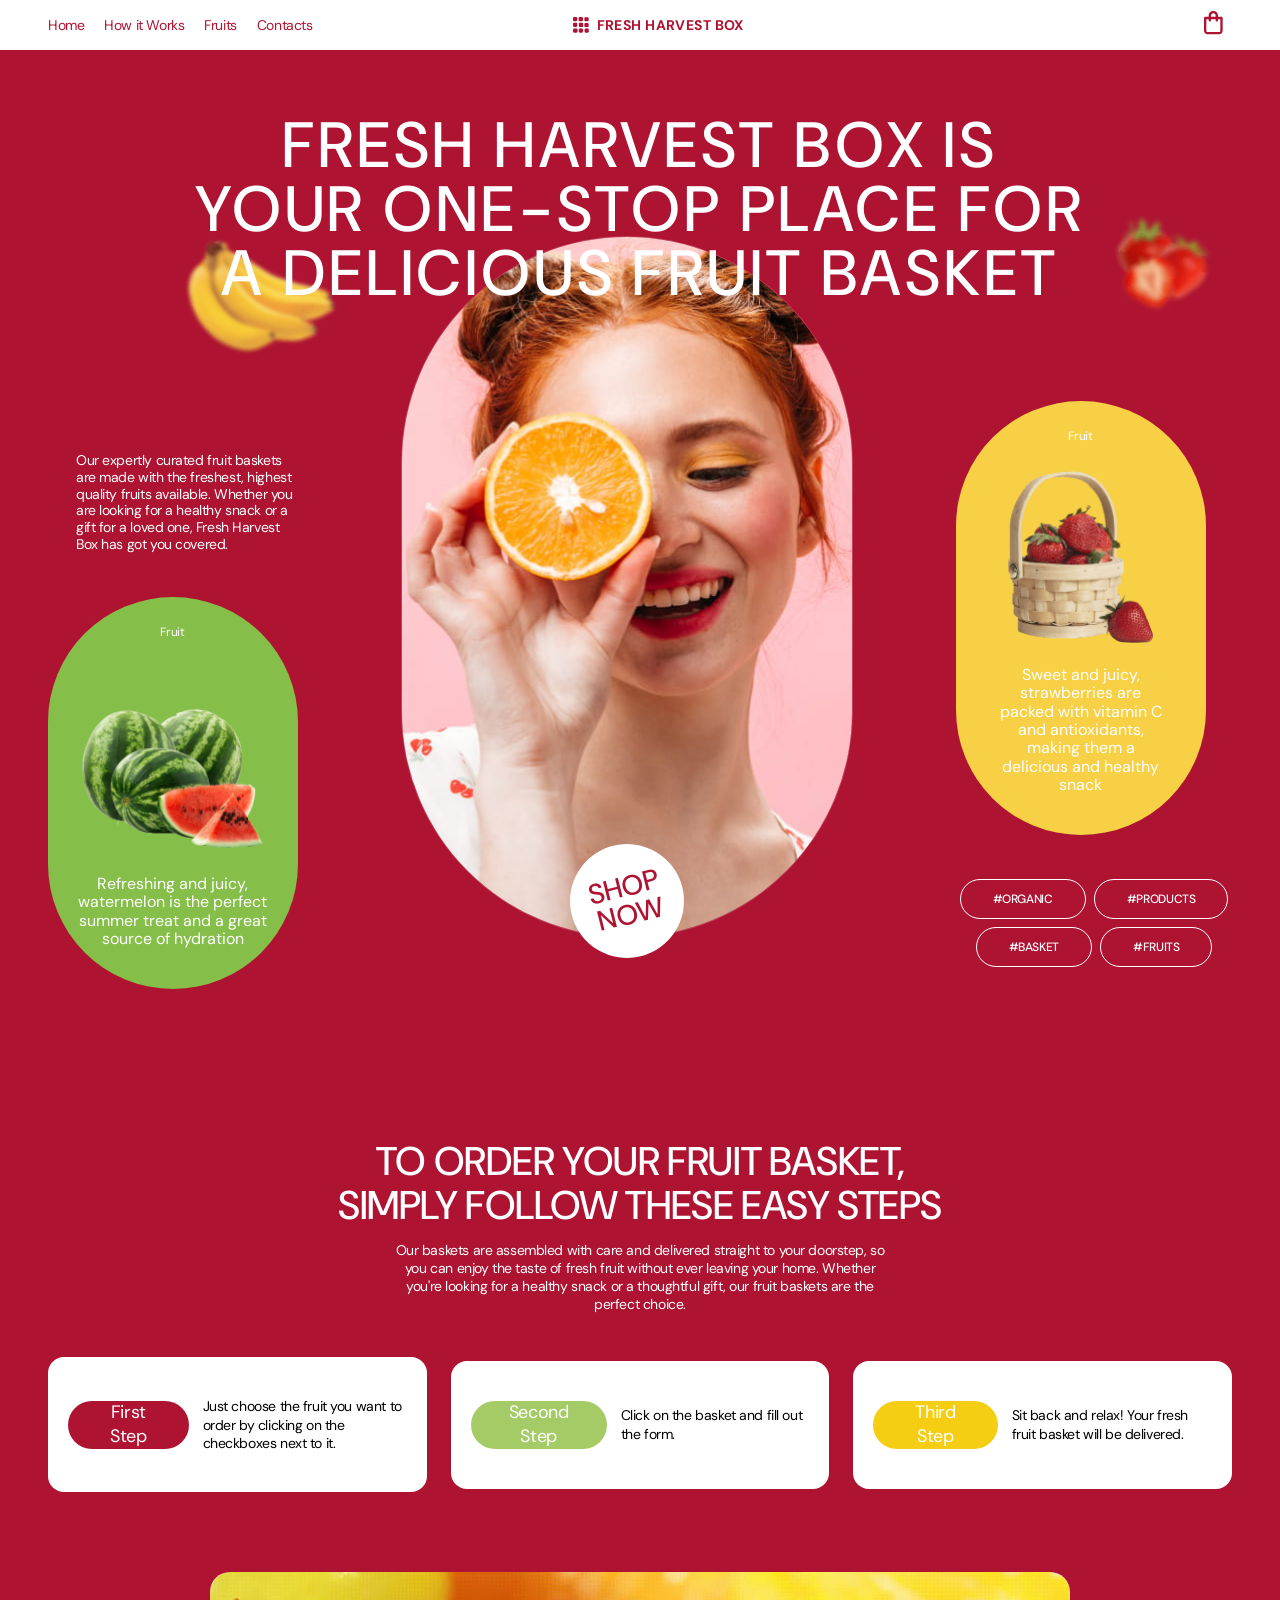
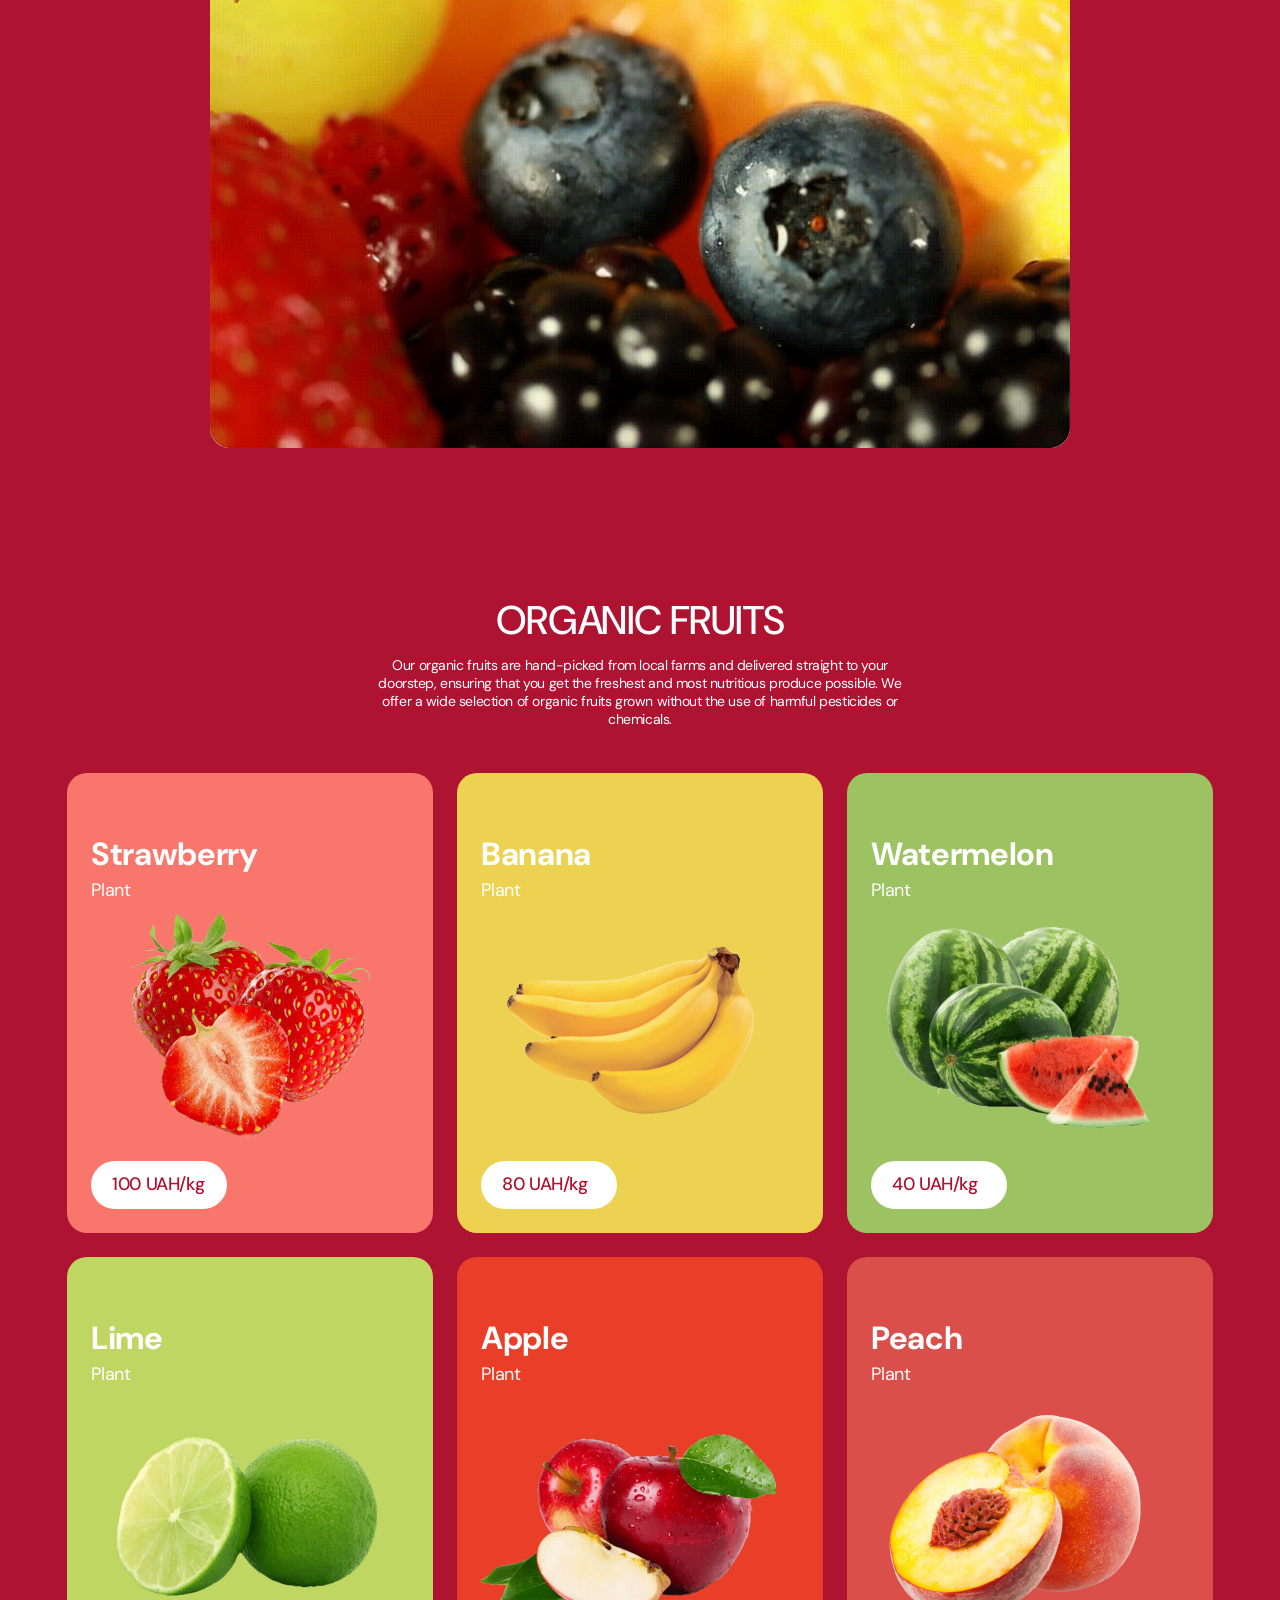
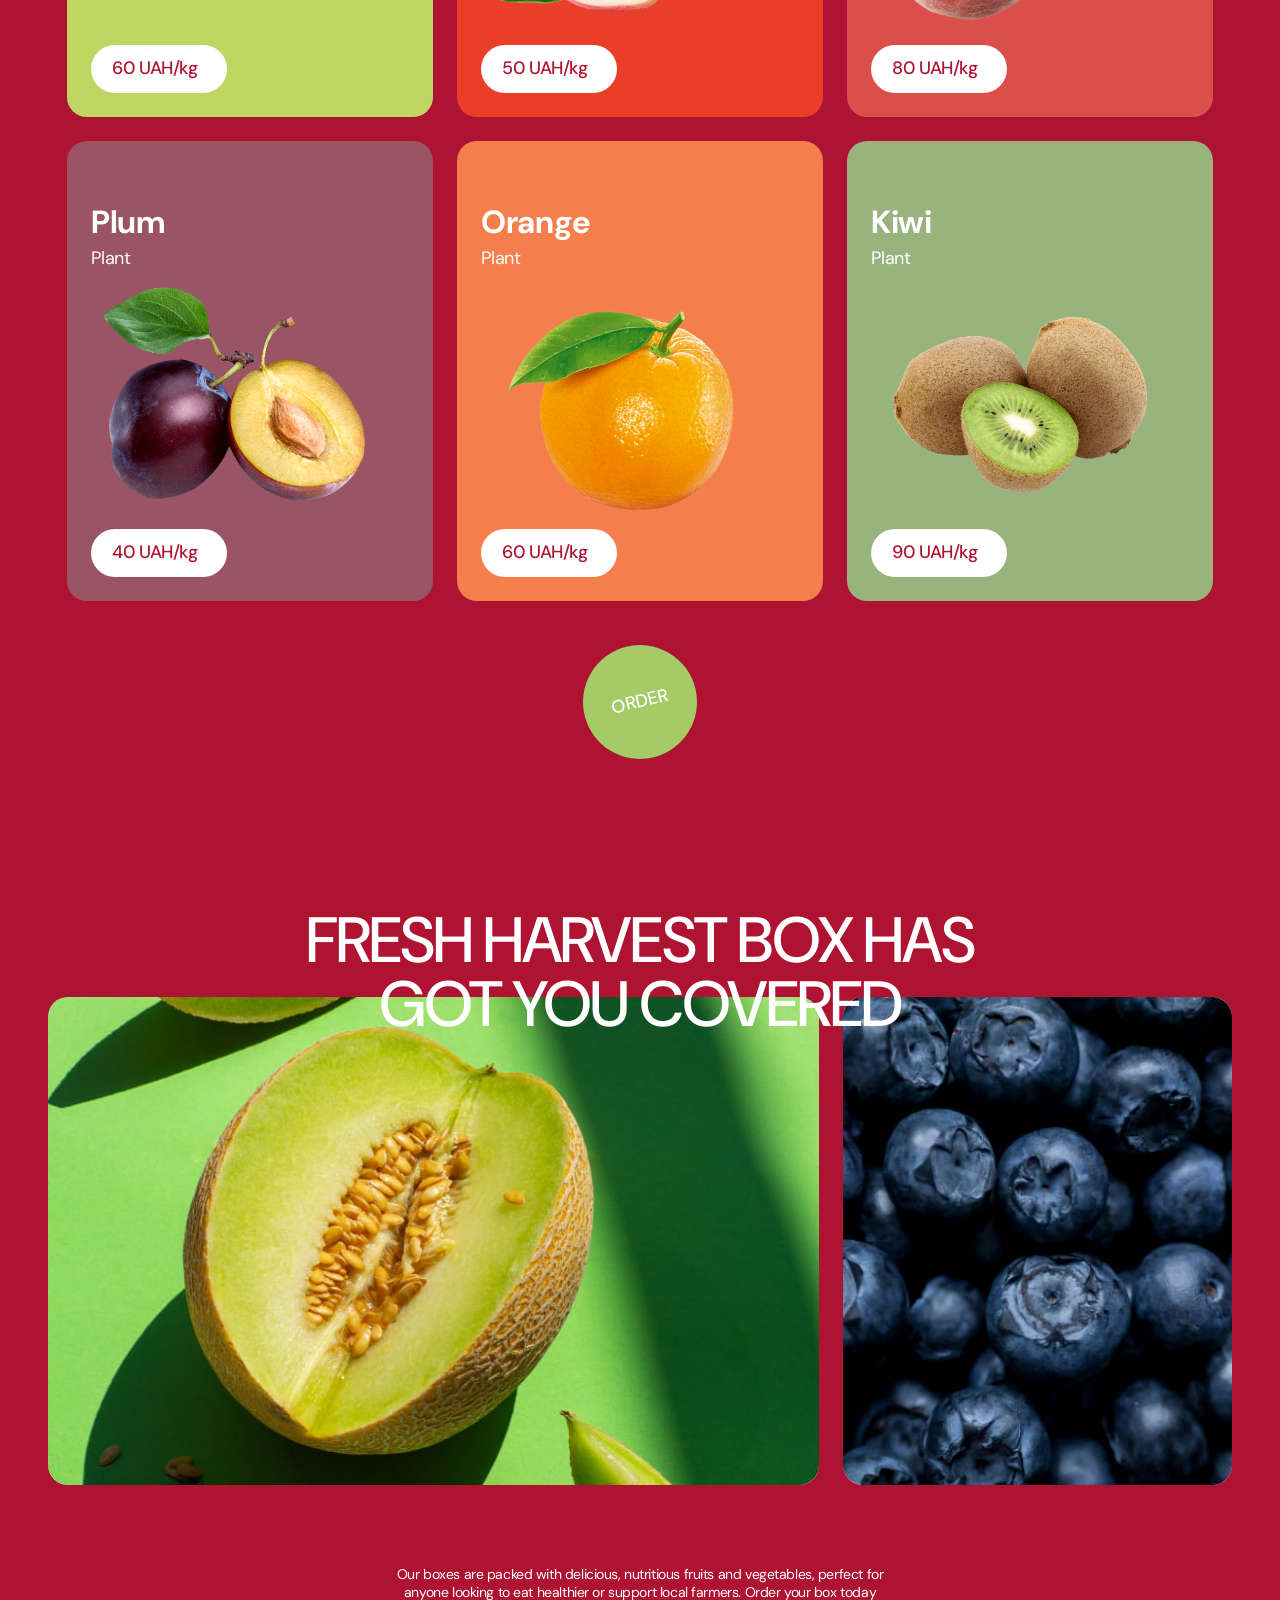
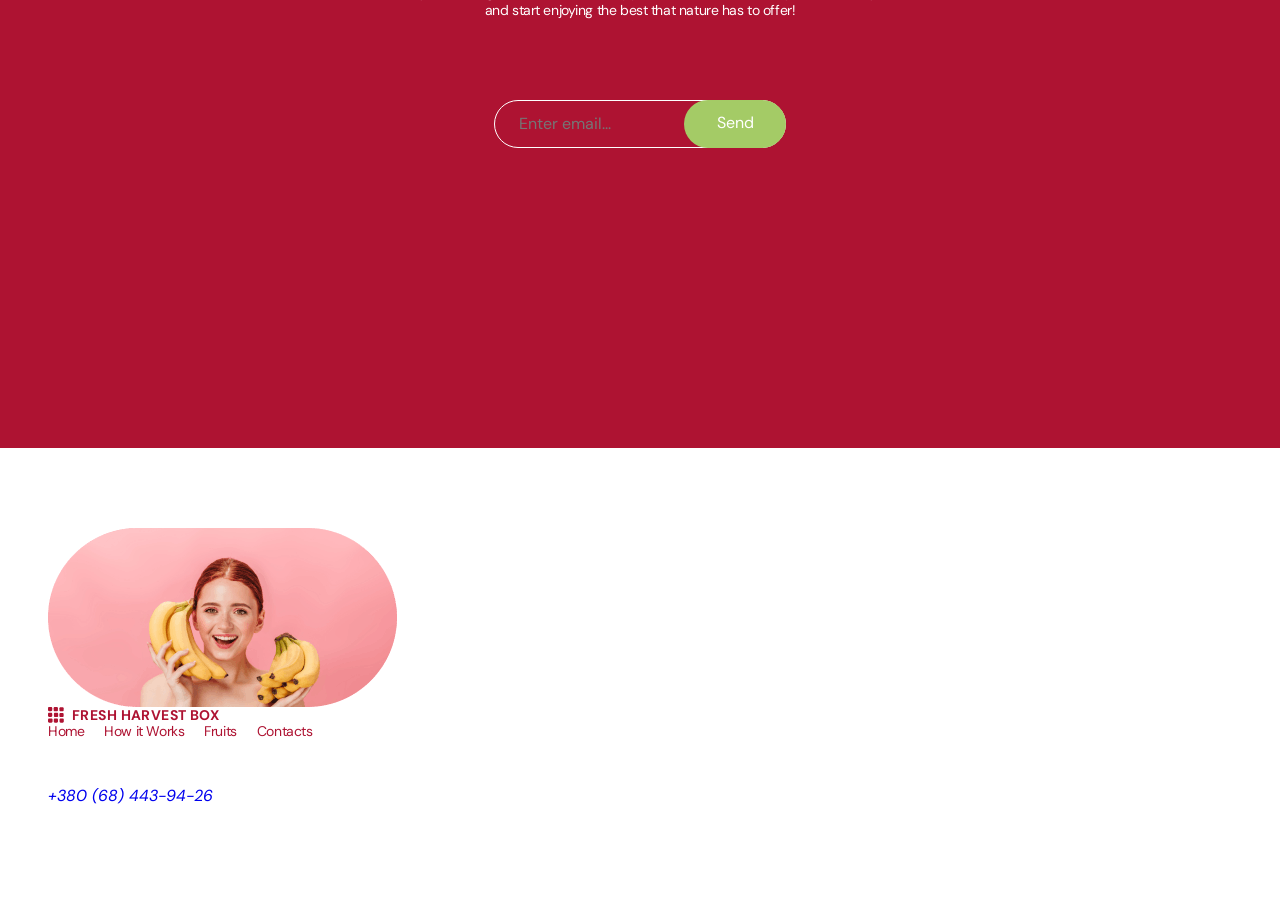
==== index.html @ 71715367 "css HERO" ====
<!doctype html>
<html lang="en">
  <head>
    <meta charset="UTF-8" />
    <meta
      name="description"
      content="Fresh Harvest Box is a fruit shop that offers a wide variety of fresh and delicious fruits. We source our fruits from local farmers and ensure that they are of the highest quality. Our mission is to provide our customers with the freshest and tastiest fruits while supporting local agriculture."
    />
    <meta name="viewport" content="width=device-width, initial-scale=1.0" />
    <link rel="preconnect" href="https://fonts.googleapis.com" />
    <link rel="preconnect" href="https://fonts.gstatic.com" crossorigin />
    <link
      href="https://fonts.googleapis.com/css2?family=DM+Sans:ital,opsz,wght@0,9..40,100..1000;1,9..40,100..1000&display=swap"
      rel="stylesheet"
    />
    <title>Fruit Shop</title>

    <link
      rel="stylesheet"
      href="https://cdnjs.cloudflare.com/ajax/libs/modern-normalize/3.0.1/modern-normalize.min.css"
      integrity="sha512-q6WgHqiHlKyOqslT/lgBgodhd03Wp4BEqKeW6nNtlOY4quzyG3VoQKFrieaCeSnuVseNKRGpGeDU3qPmabCANg=="
      crossorigin="anonymous"
      referrerpolicy="no-referrer"
    />
    <link rel="stylesheet" href="./css/styles.css" />
  </head>
  <body>
    <header class="header">
      <div class="container header-container">
        <nav class="navigation">
          <ul class="navigation-list">
            <li class="navigation-item">
              <a class="link-navigation" href="/">Home</a>
            </li>
            <li class="navigation-item">
              <a class="link-navigation" href="/">How it Works</a>
            </li>
            <li class="navigation-item">
              <a class="link-navigation" href="/about">Fruits</a>
            </li>
            <li class="navigation-item">
              <a class="link-navigation" href="/contacts">Contacts</a>
            </li>
          </ul>
          <a class="link-logo" href="/"
            ><img src="./image/heder/logo.svg" alt="site logo" />FRESH HARVEST
            BOX</a
          >
          <a class="link-bag" href="/"
            ><img src="./image/heder/bag.svg" alt="bag"
          /></a>
        </nav>
      </div>
    </header>
    <main>
      <section class="hero">
        <div class="container hero-container">
          <h1 class="hero-title">
            Fresh Harvest Box is your one-stop place for a delicious fruit
            basket
          </h1>

          
              <div class="hero-content">
                <!-- Левый блок -->
                <div class="hero-left">
                  <!-- Бананы теперь здесь -->
                  <img
                    class="hero-floating-bananas"
                    src="./image/hero/bananes.png"
                    alt="bananas"
                  />
    
                  <p class="hero-text-small">
                    Our expertly curated fruit baskets are made with the freshest,
                    highest quality fruits available. Whether you are looking for a
                    healthy snack or a gift for a loved one, Fresh Harvest Box has
                    got you covered.
                  </p>
    
                  <div class="hero-card green-card">
                    <h4 class="card-title">Fruit</h4>
                    <img
                      src="./image/hero/watermelon.png"
                      alt="watermelon"
                      class="card-img left-card-img"
                    />
                    <p class="card-text">
                      Refreshing and juicy, watermelon is the perfect summer treat
                      and a great source of hydration
                    </p>
                  </div>
                </div>
    
                <!-- Центральный блок -->
                <div class="hero-center">
                  <div class="main-image-wrapper">
                    <img
                      class="hero-main-img"
                      src="./image/hero/woman-white-t-shirt-holding-tasty-oranges-pink-background 1.jpg"
                      alt="woman"
                    />
                    </div>
                    <button class="button-hero" type="button">Shop Now</button>
                  
                </div>
    
                <!-- Правый блок -->
                <div class="hero-right">
                  <!-- Летающая клубника -->
                  <img
                    class="hero-floating-strawberry"
                    src="./image/hero/strawberry.png"
                    alt="strawberry"
                  />
    
                  <div class="hero-card yellow-card">
                    <h4 class="card-title">Fruit</h4>
                    <!-- Здесь теперь корзинка -->
                    <img
                      src="./image/hero/basket of strawberries.png"
                      alt="basket"
                      class="card-img right-card-img"
                    />
                    <p class="card-text">
                      Sweet and juicy, strawberries are packed with vitamin C and
                      antioxidants, making them a delicious and healthy snack
                    </p>
                  </div>
    
                  <ul class="hero-list">
                    <li class="hero-item">
                      <a class="hero-tag" href="/">#ORGANIC</a>
                    </li>
                    <li class="hero-item">
                      <a class="hero-tag" href="/">#PRODUCTS</a>
                    </li>
                    <li class="hero-item">
                      <a class="hero-tag" href="/">#BASKET</a>
                    </li>
                    <li class="hero-item">
                      <a class="hero-tag" href="/">#FRUITS</a>
                    </li>
                  </ul>
                </div>
              </div>
          
        </div>
      </section>

      <section class="order">
        <div class="container order-container">
          <div class="order-wrapper">
            <h2 class="order-title">
              To order your fruit basket, simply follow these easy steps
            </h2>
            <p class="order-description">
              Our baskets are assembled with care and delivered straight to your
              doorstep, so you can enjoy the taste of fresh fruit without ever
              leaving your home. Whether you're looking for a healthy snack or a
              thoughtful gift, our fruit baskets are the perfect choice.
            </p>
          </div>
          <ul class="order-list">
            <li class="order-item">
              <button class="order-button button-color-1">First Step</button>
              <p class="order-text">
                Just choose the fruit you want to order by clicking on the
                checkboxes next to it.
              </p>
            </li>
            <li class="order-item">
              <button class="order-button button-color-2">Second Step</button>
              <p class="order-text">
                Click on the basket and fill out the form.
              </p>
            </li>
            <li class="order-item">
              <button class="order-button button-color-3">Third Step</button>
              <p class="order-text">
                Sit back and relax! Your fresh fruit basket will be delivered.
              </p>
            </li>
          </ul>
          <img
            class="order-image"
            src="./image/order/black currant.jpg"
            alt="black currant"
          />
        </div>
      </section>
      <section class="about">
        <div class="container about-container">
          <h2 class="about-title">ORGANIC FRUITS</h2>
          <p class="about-text">
            Our organic fruits are hand-picked from local farms and delivered
            straight to your doorstep, ensuring that you get the freshest and
            most nutritious produce possible. We offer a wide selection of
            organic fruits grown without the use of harmful pesticides or
            chemicals.
          </p>
          <ul class="about-list">
            <li class="about-item">
              <h3 class="about-subtitle">Strawberry</h3>
              <p class="about-plant">Plant</p>
              <img
                class="about-img"
                src="./image/about/klubnika.png"
                alt="strawberry"
              />

              <p class="about-price">100 UAH/kg</p>
            </li>
            <li class="about-item">
              <h3 class="about-subtitle">Banana</h3>
              <p class="about-plant">Plant</p>
              <img
                class="about-img"
                src="./image/about/banany.png"
                alt="bananas"
              />

              <p class="about-price">80 UAH/kg</p>
            </li>
            <li class="about-item">
              <h3 class="about-subtitle">Watermelon</h3>
              <p class="about-plant">Plant</p>
              <img
                class="about-img"
                src="./image/about/arbuzy.png"
                alt="watermelon"
              />

              <p class="about-price">40 UAH/kg</p>
            </li>
            <li class="about-item">
              <h3 class="about-subtitle">Lime</h3>
              <p class="about-plant">Plant</p>
              <img class="about-img" src="./image/about/lime.png" alt="lime" />

              <p class="about-price">60 UAH/kg</p>
            </li>
            <li class="about-item">
              <h3 class="about-subtitle">Apple</h3>
              <p class="about-plant">Plant</p>
              <img
                class="about-img"
                src="./image/about/apple.png"
                alt="apple"
              />

              <p class="about-price">50 UAH/kg</p>
            </li>
            <li class="about-item">
              <h3 class="about-subtitle">Peach</h3>
              <p class="about-plant">Plant</p>

              <img
                class="about-img"
                src="./image/about/persik.png"
                alt="peach"
              />

              <p class="about-price">80 UAH/kg</p>
            </li>
            <li class="about-item">
              <h3 class="about-subtitle">Plum</h3>
              <p class="about-plant">Plant</p>
              <img
                class="about-img"
                src="./image/about/sliva.png"
                alt="plums"
              />

              <p class="about-price">40 UAH/kg</p>
            </li>
            <li class="about-item">
              <h3 class="about-subtitle">Orange</h3>
              <p class="about-plant">Plant</p>
              <img
                class="about-img"
                src="./image/about/orang.png"
                alt="orange"
              />

              <p class="about-price">60 UAH/kg</p>
            </li>
            <li class="about-item">
              <h3 class="about-subtitle">Kiwi</h3>
              <p class="about-plant">Plant</p>
              <img class="about-img" src="./image/about/kiwi.png" alt="kiwi" />

              <p class="about-price">90 UAH/kg</p>
            </li>
          </ul>
          <button class="about-button" type="button">Order</button>
        </div>
      </section>
      <section class="advantages">
        <div class="container advantages-container">
          <h2 class="advantages-title">
            Fresh Harvest Box has got you covered
          </h2>
          <ul class="advantages-list">
            <li class="advantages-item">
              <img
                class="advantages-image"
                src="./image/advantages/melon.jpg"
                alt="Melon"
              />
            </li>
            <li class="advantages-item">
              <img
                class="advantages-image"
                src="./image/advantages/blueberry.jpg"
                alt="Blueberry"
              />
            </li>
          </ul>
          <p class="advantages-description">
            Our boxes are packed with delicious, nutritious fruits and
            vegetables, perfect for anyone looking to eat healthier or support
            local farmers. Order your box today and start enjoying the best that
            nature has to offer!
          </p>
          <form class="advantages-form">
            <input
              class="advantages-input"
              type="email"
              placeholder="Enter email..."
              required
            />
            <button class="advantages-button" type="submit">Send</button>
          </form>
        </div>
      </section>
    </main>
    <footer class="footer">
      <div class="container footer-container">
        <img
          class="footer-image"
          src="./image/footer/girl with bananas.png"
          alt="girl with bananas"
        />
        <a class="link-logo" href="#">
          <img src="./image/logo.svg" alt="site logo" />FRESH HARVEST BOX</a
        >
        <nav class="navigation">
          <ul class="navigation-list">
            <li class="navigation-item">
              <a class="link-navigation" href="/">Home</a>
            </li>
            <li class="navigation-item">
              <a class="link-navigation" href="/">How it Works</a>
            </li>
            <li class="navigation-item">
              <a class="link-navigation" href="/about">Fruits</a>
            </li>
            <li class="navigation-item">
              <a class="link-navigation" href="/contacts">Contacts</a>
            </li>
          </ul>
        </nav>
        <div class="footer-social">
          <p class="footer-social-text">Social media</p>
          <ul class="footer-social-list list">
            <li class="footer-social-item">
              <a class="footer-social-link link" href="">
                <svg class="footer-imag-icons" width="24" height="24">
                  <use href="./images/icons.svg#icon-instagram-2"></use>
                </svg>
              </a>
            </li>
            <li class="footer-social-item">
              <a class="footer-social-link link" href="">
                <svg class="footer-imag-icons" width="24" height="24">
                  <use href="./images/icons.svg#icon-twitter-1"></use>
                </svg>
              </a>
            </li>
            <li class="footer-social-item">
              <a class="footer-social-link link" href="">
                <svg class="footer-imag-icons" width="24" height="24">
                  <use href="./images/icons.svg#icon-facebook-1"></use>
                </svg>
              </a>
            </li>
            <li class="footer-social-item">
              <a class="footer-social-link link" href="">
                <svg class="footer-imag-icons" width="24" height="24">
                  <use href="./images/icons.svg#icon-linkedin-1"></use>
                </svg>
              </a>
            </li>
          </ul>
        </div>
        <address class="adress">
          <ul class="footer-adress-list list">
            <li class="footer-adress-item">
              <a class="footer-adress-link link" href="tel:+380 (68) 443-94-26"
                >+380 (68) 443-94-26</a
              >
            </li>
            <li class="footer-adress-item">
              <p class="footer-adress-text">
                1678 S. Pioneer Road Salt Lake City UT 84104
              </p>
            </li>
          </ul>
        </address>
      </div>
    </footer>
  </body>
</html>
---- css/styles.css ----
:root {
  --primary-color: rgba(255, 255, 255, 1);

  --background-color: rgba(174, 19, 50, 1);
  --text-color: rgba(0, 0, 0, 1);
  --button-color: rgba(164, 203, 102, 1);
  --button-color-2: rgba(245, 206, 19, 1);
}
* {
  box-sizing: border-box;
}
body {
  color: var(--primary-color);
  font-family: "DM Sans", sans-serif;
  font-style: Regular;
  background-color: var(--background-color);
}
a {
  text-decoration: none;
}
ul {
  list-style: none;
}
p,
ul,
h1,
h2,
h3,
h4,
h5,
h6 {
  margin: 0;
}
ul {
  padding-left: 0;
  display: flex;
}
img {
  display: block;
  max-width: 100%;
  height: auto;
}
.container {
  width: 100%;
  max-width: 1248px;
  margin: 0 auto;
  padding-left: 32px;
  padding-right: 32px;
  /* outline: 2px solid blue; */
}

/*----------------Анимация------------------*/
@keyframes fadeInUp {
  from {
    opacity: 0;
    transform: translateY(20px);
  }
  to {
    opacity: 1;
    transform: translateY(0);
  }
}
/* -----HEADER----- */

.header {
  background-color: var(--primary-color);

  /* padding: 11px 32px; */
}
.header-container {
  padding-top: 11px;
  padding-bottom: 11px;
}
.navigation {
  display: flex;
  flex-direction: row;
  justify-content: space-between;
  align-items: center;
}
.navigation-list {
  color: var(--background-color);

  display: flex;
  flex-direction: row;
  justify-content: center;
  align-items: center;
  gap: 20px;
}
.navigation-item {
  font-weight: 400;

  font-size: 14px;

  line-height: 1.3;
  letter-spacing: -0.03em;
}
.link-navigation {
  color: var(--background-color);

  font-weight: 400;

  font-size: 14px;

  line-height: 1.2;
  letter-spacing: -0.03em;
  display: flex;
  flex-direction: row;
  justify-content: center;
  align-items: center;
}
.link-logo {
  color: var(--background-color);

  font-weight: 700;

  font-size: 14px;

  line-height: 1.2;
  letter-spacing: 0.03em;
  display: flex;
  flex-direction: row;
  justify-content: flex-start;
  align-items: center;
  gap: 8px;
  /*margin-left: 322px;*/
  margin-right: 200px;
}

.link-bag {
  width: 28px;
  height: 28px;
  color: var(--background-color);
  /* margin-left: 0 auto; */
}

/*-------- HERO------ */

.hero {
  padding-top: 64px;
  padding-bottom: 150px;
}

.hero-container {
  /* display: flex;
  flex-direction: row; */
}
/* .hero-wrapper {
  display: flex;
  flex-direction: column;
  justify-content: center;
  align-items: center;
  gap: 103px;
} */
.hero-content {
  position: relative;

  display: flex;
  justify-content: space-between;
  align-items: center;

  gap: 103px;
}
/* Общие настройки контейнеров блоков для позиционирования фруктов внутри них */
.hero-left,
.hero-right {
  position: relative;
  z-index: 3;
  display: flex;
  flex-direction: column;
}
.hero-left {
  align-items: flex-end;
}
.hero-right {
  align-items: flex-center;
}

/* Летающие бананы в левом блоке */
.hero-floating-bananas {
  position: absolute;
  top: -80px; /* Поднимаем выше текста */
  left: 120px; /* Сдвигаем немного влево */
  width: 183px;
  transform: rotate(-5deg);
  z-index: 2;
}

/* Летающая клубника в правом блоке */
.hero-floating-strawberry {
  position: absolute;
  top: -120px; /* Над желтой карточкой */
  right: 10px; /* Сдвигаем ближе к центру или краю */
  width: 120px;
  transform: rotate(10deg);
  z-index: 2;
}

/* Стили карточек (корзинка и арбуз) */
.hero-card {
  width: 250px;
  padding: 24px;
  border-radius: 500px;
  text-align: center;
  z-index: 1;
}

.green-card {
  background-color: #85be48;
  padding: 28px 25px 40px 24px;
}
.yellow-card {
  background-color: #f7d046;
  padding: 28px 44px 40px 43px;
  margin-bottom: 44px;
  margin-top: 74px;
}
.card-title {
  font-weight: 400;
  font-style: Regular;
  font-size: 12px;

  line-height: 1.2;
  letter-spacing: -0.03em;
  text-align: center;
  vertical-align: middle;
}
.card-img {
  width: 100%;
  max-width: 249px;
  height: auto;
  margin-bottom: 44px;
}
.left-card-img {
  margin-bottom: 2px;
  margin-top: 61px;
}
.right-card-img {
  margin-bottom: 17px;
  margin-top: 19px;
}

/* Центральный блок с овальным фото */
.hero-center {
  position: relative;
  z-index: 3;
  display: flex;
  flex-direction: column;
  justify-content: center;
  align-items: center;
}
.main-image-wrapper {
  position: relative;
  z-index: 1;
  width: 452px;
  height: 702px;
  border-radius: 500px;
  overflow: hidden;
  border: 1px solid rgba(255, 255, 255, 0.2);
  margin-top: -120px; /* Поднимаем выше текста */
}

.hero-main-img {
  width: 100%;
  height: 100%;
  object-fit: cover;
  object-position: 60% 20%;
  /* transform: scale(1.05); */
  display: block;
}

.hero-title {
  position: relative;
  z-index: 10;
  margin-bottom: -40px;
  max-width: 898px;
  margin: 0 auto;
  font-weight: 500;
  font-style: Medium;
  font-size: 64px;
  line-height: 1;
  letter-spacing: 0.06em;
  text-align: center;
  vertical-align: middle;
  text-transform: uppercase;
}

.hero-image {
}
.hero-text-small {
  max-width: 222px;
  margin-top: 146px;
  margin-bottom: 44px;

  font-size: 14px;
  font-weight: 400;
  line-height: 1.2;
  letter-spacing: -0.03em;
  text-align: left;
}
.hero-card-text {
  max-width: 163px;

  font-weight: 500;
  font-style: Medium;
  font-size: 12px;

  line-height: 1.2;
  letter-spacing: -0.03em;
  text-align: center;
  vertical-align: middle;
  text-transform: uppercase;
}

.button-hero {
  position: absolute;
  z-index: 5;
  bottom: -20px;
  left: 50%;

  transform: translateX(-50%) rotate(-14deg);
  width: 114px;
  height: 114px;
  background-color: var(--primary-color);
  color: var(--background-color);

  font-size: 28px;
  font-weight: 500;
  line-height: 1;
  letter-spacing: -0.01em;
  text-align: center;
  text-transform: uppercase;

  opacity: 1;

  border-radius: 50%;
  border: none;
  cursor: pointer;
}
.button-hero:hover {
  /* Мы сохраняем твои центровку и поворот, добавляя scale */
  transform: translateX(-50%) rotate(-14deg) scale(1.1);
  color: var(--button-color);
  box-shadow: 0 0 20px rgba(255, 107, 8, 0.4);
}
.hero-list {
  display: flex;
  flex-wrap: wrap;
  flex-direction: row;
  justify-content: center;
  align-items: center;
  gap: 8px;
}
.hero-item {
  gap: 8px;
  opacity: 0; /* Изначально скрываем, чтобы они не «мигали» перед началом */
  animation: fadeInUp 0.5s ease-out forwards;
}
/* Назначаем разную задержку (delay) для каждого элемента */
.hero-item:nth-child(1) {
  animation-delay: 0.6s;
}
.hero-item:nth-child(2) {
  animation-delay: 0.8s;
}
.hero-item:nth-child(3) {
  animation-delay: 1s;
}
.hero-item:nth-child(4) {
  animation-delay: 1.2s;
}
.hero-tag {
  color: var(--primary-color);
  box-sizing: border-box;
  border: 1px solid rgba(255, 255, 255, 1);
  border-radius: 1000px;

  display: flex;
  flex-direction: row;
  justify-content: flex-start;
  align-items: flex-start;

  padding: 12px 32px;

  font-weight: 500;
  font-style: Medium;
  font-size: 12px;

  line-height: 1.2;
  letter-spacing: -0.03em;
  text-align: center;
  vertical-align: middle;
  text-transform: uppercase;
}
.hero-tag:hover {
  transform: scale(1.1);
  background-color: var(--primary-color);
  color: var(--background-color);
  box-shadow: 0 0 20px rgba(255, 255, 255, 0.4);
}

/*-------ORDER---------- */

.order {
  padding-bottom: 150px;
}
.order-container {
}
.order-wrapper {
  display: flex;
  flex-direction: column;
  justify-content: center;
  align-items: center;
}
.order-title {
  max-width: 624px;
  margin: 0 auto;
  color: rgba(255, 255, 255, 1);
  font-style: Medium;
  font-size: 40px;
  font-weight: 500;
  line-height: 1.1;
  letter-spacing: -0.01em;
  text-align: center;
  text-transform: uppercase;
}
.order-description {
  max-width: 509px;
  margin-top: 14px;
  margin-bottom: 44px;
  font-size: 14px;
  font-weight: 400;
  line-height: 1.3;
  letter-spacing: -0.03em;
  text-align: center;
}
.order-list {
  display: flex;
  flex-direction: row;
  justify-content: center;
  align-items: center;
  gap: 24px;
  margin-bottom: 80px;
}
.order-item {
  /* width: calc((100%-48px) / 3); */
  width: 389px;
  padding: 40px 20px;
  background-color: var(--primary-color);
  display: flex;
  flex-direction: row;
  justify-content: flex-start;
  align-items: center;
  gap: 14px;
  border-radius: 16px;
}
.order-button {
  display: flex;
  width: 136px;
  height: 48px;
  color: var(--primary-color);
  align-items: center;
  justify-content: center;
  border: none;
  cursor: pointer;
  border-radius: 200px;
  padding: 15px 42px;
  gap: 10px;
  font-size: 18px;
  font-weight: 400;
  line-height: 1.3;
  letter-spacing: -0.02em;
}
.button-color-1 {
  background-color: var(--background-color);
}
.button-color-2 {
  background-color: var(--button-color);
}
.button-color-3 {
  background-color: var(--button-color-2);
}

.order-text {
  color: rgba(0, 0, 0, 1);
  font-weight: 400;
  font-size: 14px;
  line-height: 1.3;
  letter-spacing: -0.03em;
  vertical-align: middle;
}
.order-image {
  width: 860px;
  height: 476px;
  border-radius: 20px;
  justify-content: center;
  display: block;
  margin-left: auto;
  margin-right: auto;
}
.order-item:hover {
  /* Увеличиваем картинку на 5% */
  transform: scale(1.05);

  /* Добавляем мягкую тень для объема */
  box-shadow: 0 10px 20px rgba(0, 0, 0, 0.2);
}
.order-image:hover {
  /* Увеличиваем картинку на 5% */
  transform: scale(1.05);

  /* Добавляем мягкую тень для объема */
  box-shadow: 0 10px 20px rgba(0, 0, 0, 0.2);
}

/* -------ABOUT------ */

.about {
  padding-bottom: 150px;
}
.about-container {
}
.about-title {
  display: block;
  max-width: 624px;
  margin: 0 auto;

  font-weight: 500;
  font-style: Medium;
  font-size: 40px;

  line-height: 1.1;
  letter-spacing: -0.01em;

  text-align: center;

  text-transform: uppercase;
}
.about-text {
  max-width: 547px;
  margin: 0 auto;
  margin-top: 14px;

  font-weight: 400;
  font-style: Regular;
  font-size: 14px;

  line-height: 1.3;
  letter-spacing: -0.03em;

  text-align: center;
  margin-bottom: 44px;
}
.about-list {
  display: flex;
  flex-wrap: wrap;
  flex-direction: row;
  justify-content: center;
  align-items: center;
  gap: 24px;
}
.about-item {
  border-radius: 20px;
  padding: 64px 47px 24px 24px;
  transition: transform 0.3s;
}
.about-item:nth-child(1) {
  background-color: rgba(248, 118, 107, 1);
} /* Клубника */
.about-item:nth-child(2) {
  background-color: rgba(237, 210, 81, 1);
} /* Банан */
.about-item:nth-child(3) {
  background-color: rgba(157, 194, 98, 1);
} /* Арбуз */
.about-item:nth-child(4) {
  background-color: rgba(191, 214, 99, 1);
} /* Лайм */
.about-item:nth-child(5) {
  background-color: rgba(233, 63, 41, 1);
} /* Яблоко */
.about-item:nth-child(6) {
  background-color: rgba(219, 79, 75, 1);
} /* Персик */
.about-item:nth-child(7) {
  background-color: rgba(155, 83, 102, 1);
} /* Слива */
.about-item:nth-child(8) {
  background-color: rgba(244, 127, 76, 1);
} /* Апельсин */
.about-item:nth-child(9) {
  background-color: rgba(152, 179, 126, 1);
} /* Киви */
.about-subtitle {
  margin-bottom: 7px;

  font-weight: 700;
  font-size: 32px;

  line-height: 1.1;
  letter-spacing: -0.01em;
}
.about-plant {
  margin-bottom: 4px;

  font-weight: 400;
  font-size: 18px;

  line-height: 1.3;
  letter-spacing: -0.01em;
}
.about-img {
  margin-bottom: 4px;
  transition:
    transform 0.3s ease-in-out,
    box-shadow 0.3s ease-in-out;
}
.about-item:hover {
  /* Увеличиваем картинку на 5% */
  transform: scale(1.05);

  /* Добавляем мягкую тень для объема */
  box-shadow: 0 10px 20px rgba(0, 0, 0, 0.2);
}
.about-price {
  display: flex;
  font-weight: 500;
  font-style: Medium;
  font-size: 18px;

  line-height: 1.3;
  letter-spacing: -0.02em;
  color: var(--background-color);
  width: 136px;
  /* height: 48px; */
  opacity: 1;

  border: none;
  cursor: pointer;
  border-radius: 200px;
  padding: 12px 21px;
  background-color: var(--primary-color);
}
.about-button {
  display: block;
  margin: 0 auto;
  margin-top: 44px;
  padding: 38px 18px;
  width: 114px;
  height: 114px;
  background-color: var(--button-color);
  color: var(--primary-color);
  border: none;
  border-radius: 500px;
  font-weight: 500;
  font-style: Medium;
  font-size: 18px;

  line-height: 1.3;
  letter-spacing: -0.02em;
  text-align: center;

  text-transform: uppercase;

  opacity: 1;
  transform: rotate(-14deg);
  border-radius: 50%;
  border: none;
  cursor: pointer;
}

/* --------ADVANTAGES-------- */

.advantages {
  padding-bottom: 150px;
}
.advantages-container {
}
.advantages-title {
  position: relative; /* Включаем возможность управления слоями */
  z-index: 10; /* Поднимаем заголовок выше всех */
  max-width: 740px;
  margin: 0 auto;
  margin-bottom: -40px;
  font-size: 64px;
  font-weight: 500;
  line-height: 1;
  letter-spacing: -0.03em;
  text-align: center;
  text-transform: uppercase;
}
.advantages-list {
  position: relative; /* Также добавляем, чтобы z-index работал */
  z-index: 1; /* Картинки будут под заголовком */
  display: flex;
  flex-direction: row;
  justify-content: center;
  align-items: center;
  gap: 24px;
}
.advantages-item {
  gap: 24px;
}
.advantages-image {
  border-radius: 20px;
  display: block;

  /* Плавный переход: свойство, время, функция ускорения */
  transition:
    transform 0.3s ease-in-out,
    box-shadow 0.3s ease-in-out;
}

/* Эффект при наведении на саму картинку или на всю карточку */
.advantages-item:hover .advantages-image {
  /* Увеличиваем картинку на 5% */
  transform: scale(1.05);

  /* Добавляем мягкую тень для объема */
  box-shadow: 0 10px 20px rgba(0, 0, 0, 0.2);
}

.advantages-description {
  margin: 80px auto;

  max-width: 492px;

  font-weight: 400;
  font-style: Regular;
  font-size: 14px;

  line-height: 1.3;
  letter-spacing: -0.03em;
  text-align: center;
}
.advantages-form {
  position: relative;
  width: 100%;
  max-width: 292px; /* Ширина должна совпадать с max-width инпута */
  margin: 0 auto 150px; /* Центрируем саму форму на странице */
}
.advantages-input {
  width: 100%;
  max-width: 292px;
  height: 48px;
  padding: 15px 110px 15px 24px; /* 110px справа, чтобы текст не прятался под кнопкой */
  opacity: 1;
  border-radius: 100px;
  border-width: 1px;
  border: 1px solid var(--primary-color);
  outline: none;
  background-color: var(--background-color);
  color: var(--primary-color);
  transition: border-color 0.3s ease;
}
/* Эффект при клике в поле ввода */
.advantages-input:focus {
  border-color: var(--button-color); /* Подсвечиваем рамку акцентным цветом */
}
.advantages-button {
  position: absolute;
  top: 0;
  right: 0;
  height: 48px;
  width: 102px;

  border: none;
  cursor: pointer;
  outline: none;
  opacity: 1;

  gap: 15px;
  border-radius: 100px;
  /* padding-top: 15px;
  padding-right: 35px;
  padding-bottom: 15px;
  padding-left: 35px; */
  background-color: var(--button-color);
  color: var(--primary-color);
  transition:
    background-color 0.3s ease,
    transform 0.2s ease;
}
/* Эффекты при наведении и нажатии */
.advantages-button:hover {
  background-color: var(--button-color-2); /* Немного темнее при наведении */
  transform: translateY(-2px); /* Слегка приподнимается */
}

.advantages-button:active {
  transform: translateY(0); /* Возвращается на место при клике */
}

/* ----------------FOOTER--------- */

.footer {
  padding-top: 80px;
  padding-bottom: 97px;
  background-color: var(--primary-color);
}
/* .footer-container {
}
.footer-image {
}
.link-logo {
}
.navigation {
}
.navigation-list {
}
.navigation-item {
}
.link-navigation {
}
.footer-social {
}
.footer-social-text {
}
.footer-social-list {
}
.list {
}
.footer-social-item {
}
.footer-social-link {
}
.link {
}
.footer-imag-icons {
}
.adress {
}
.footer-adress-list {
}
.footer-adress-item {
}
.footer-adress-link {
}
.footer-adress-text {
} */
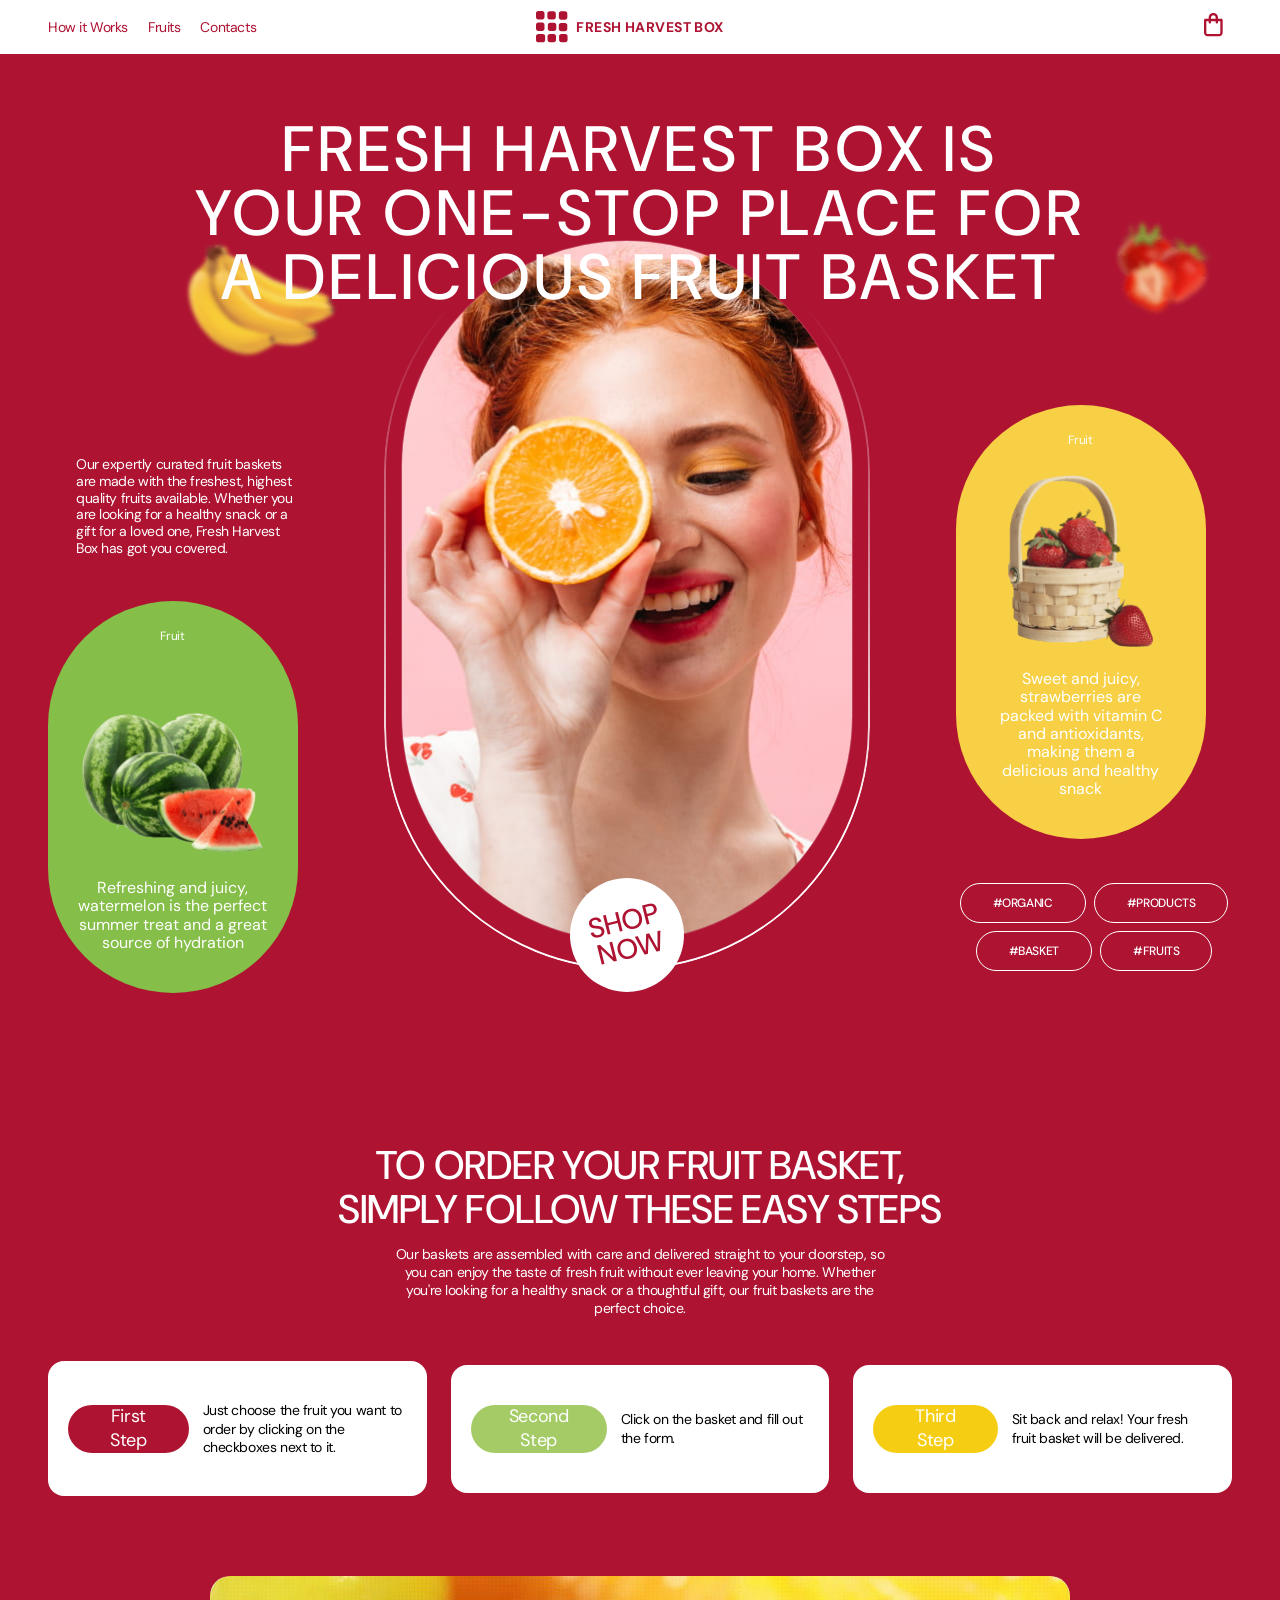
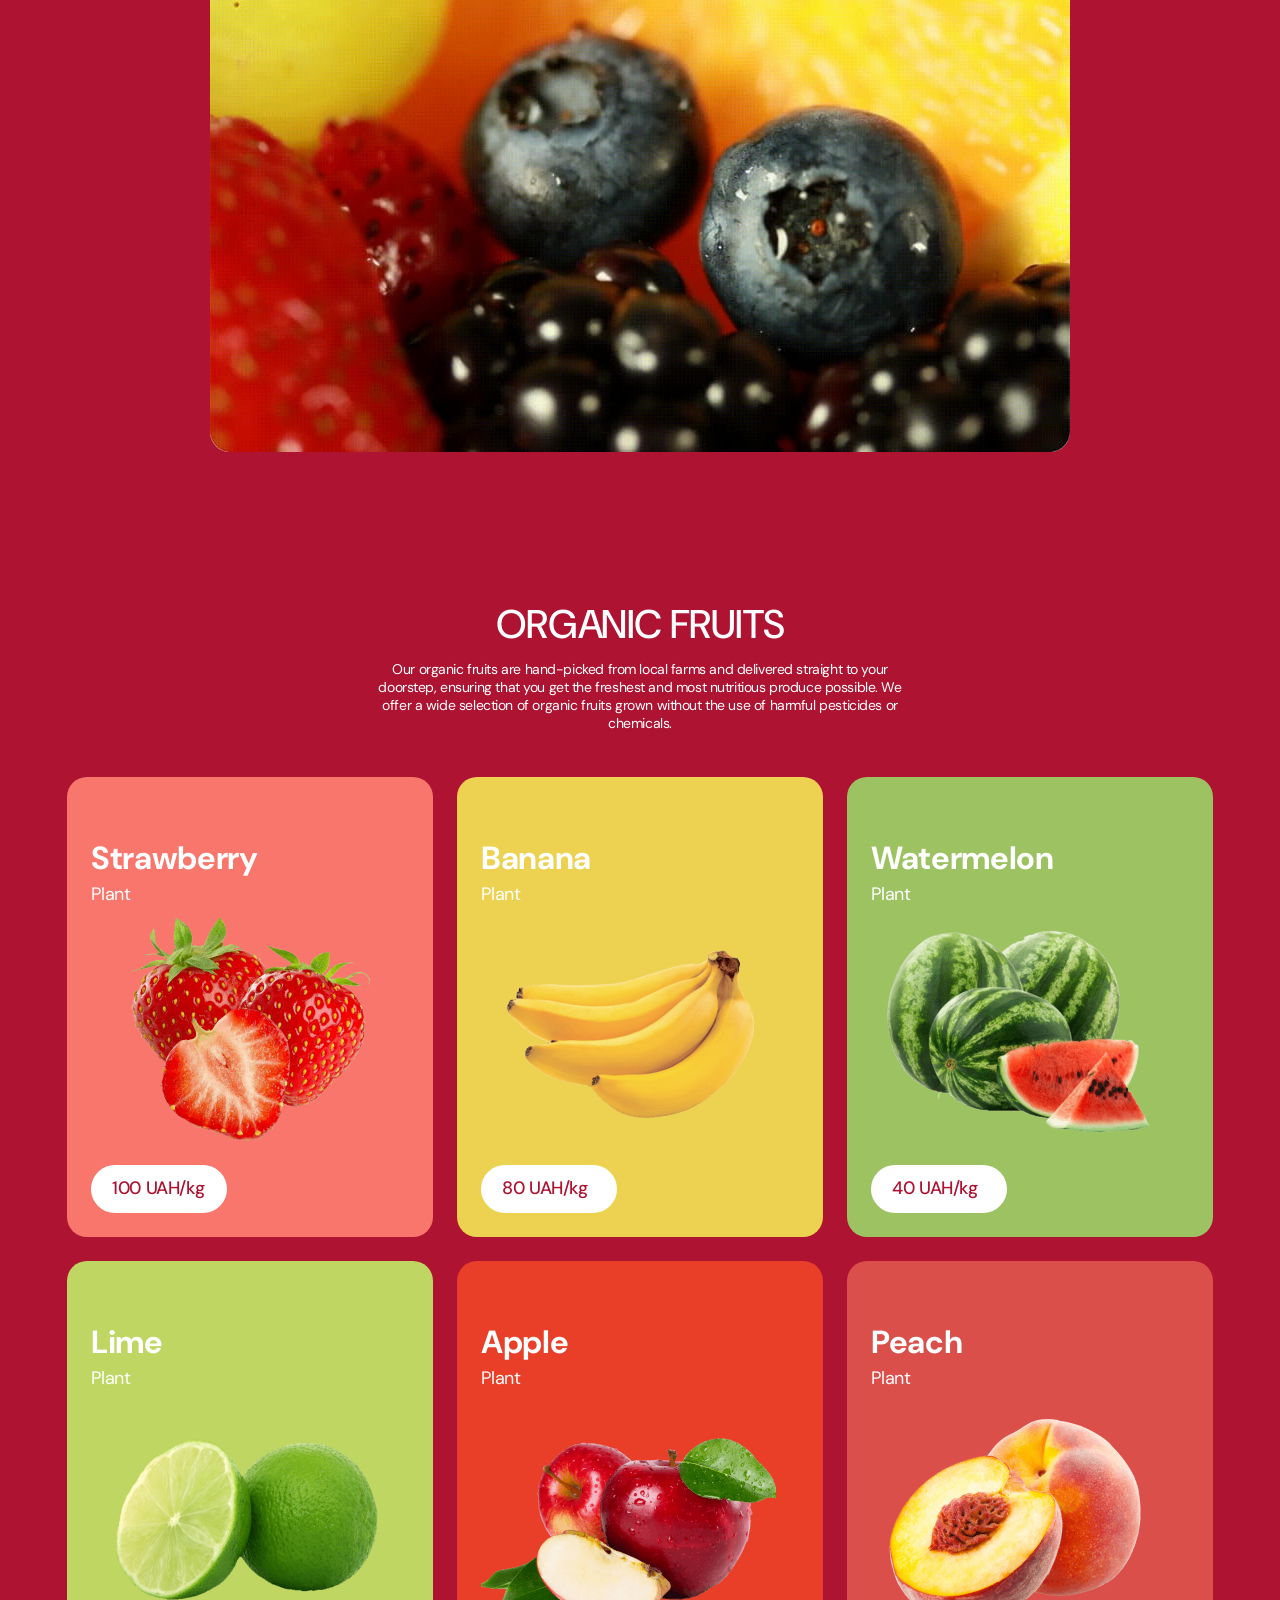
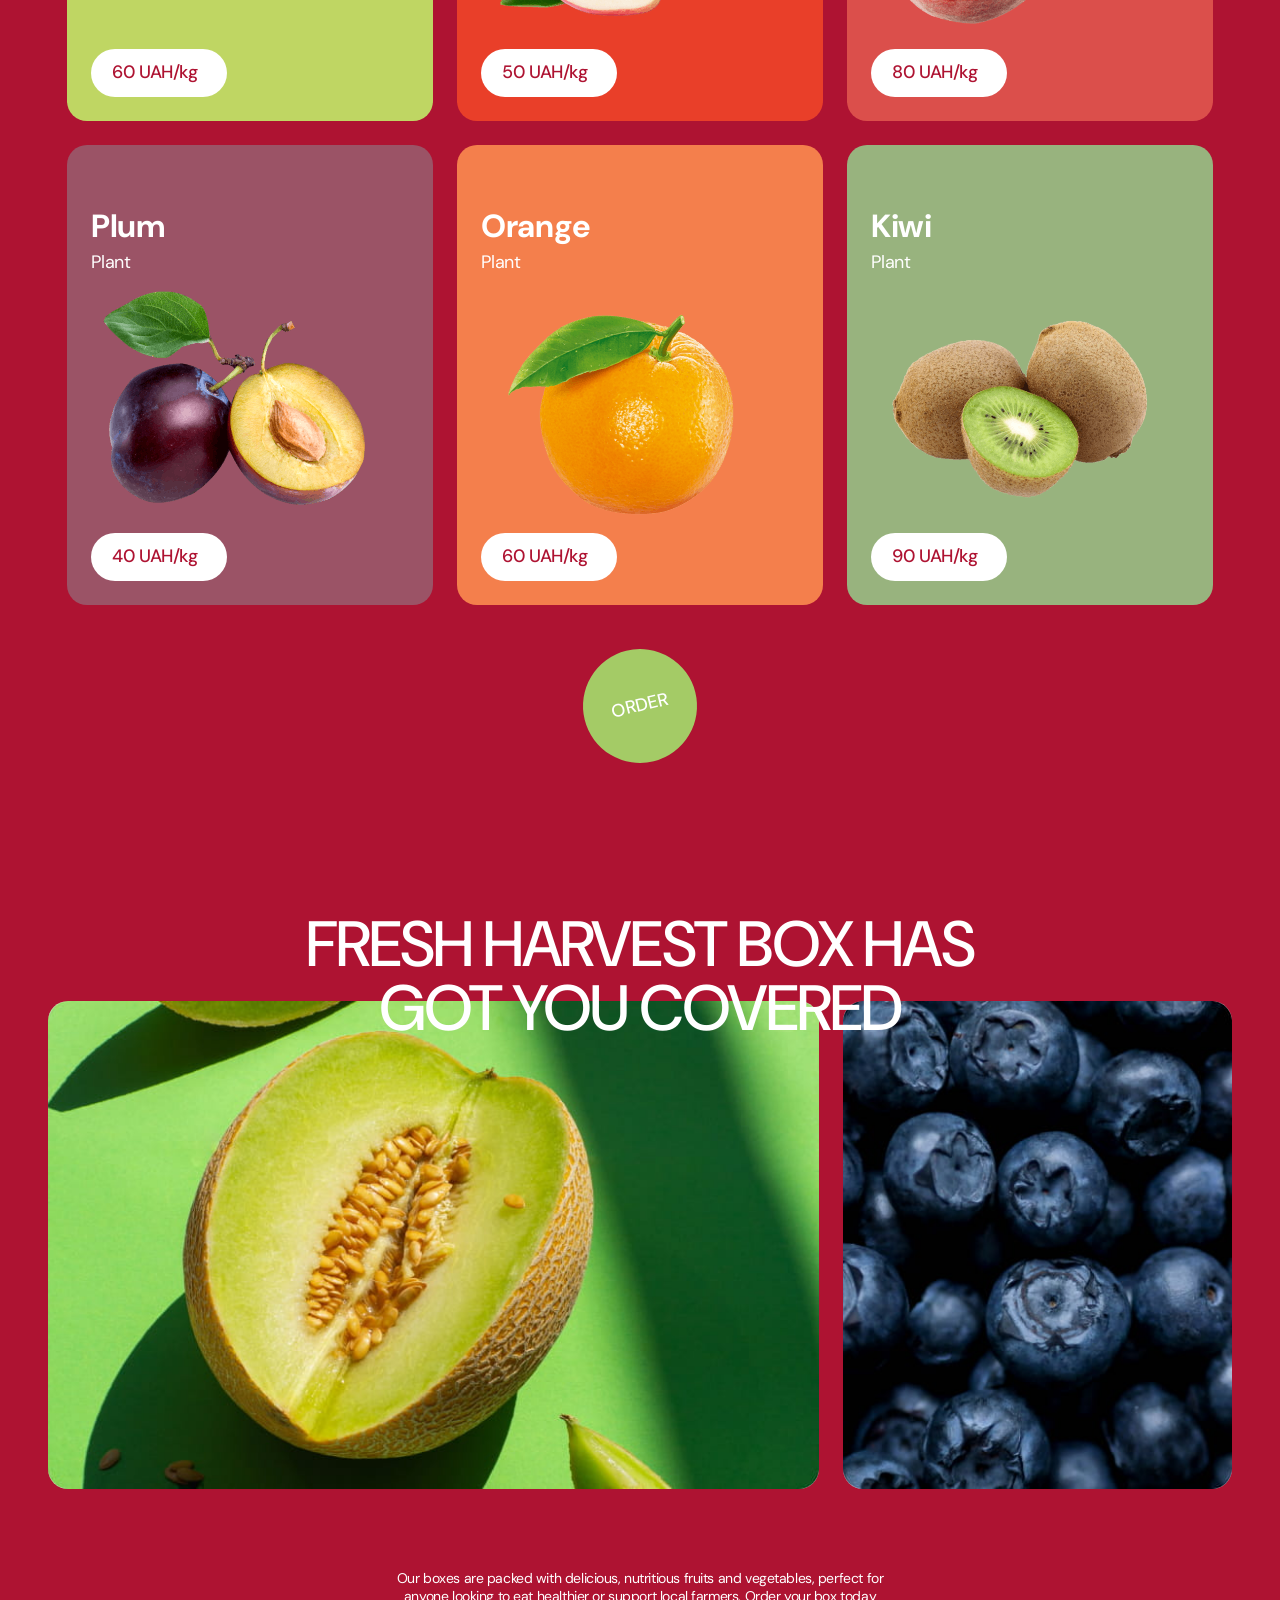
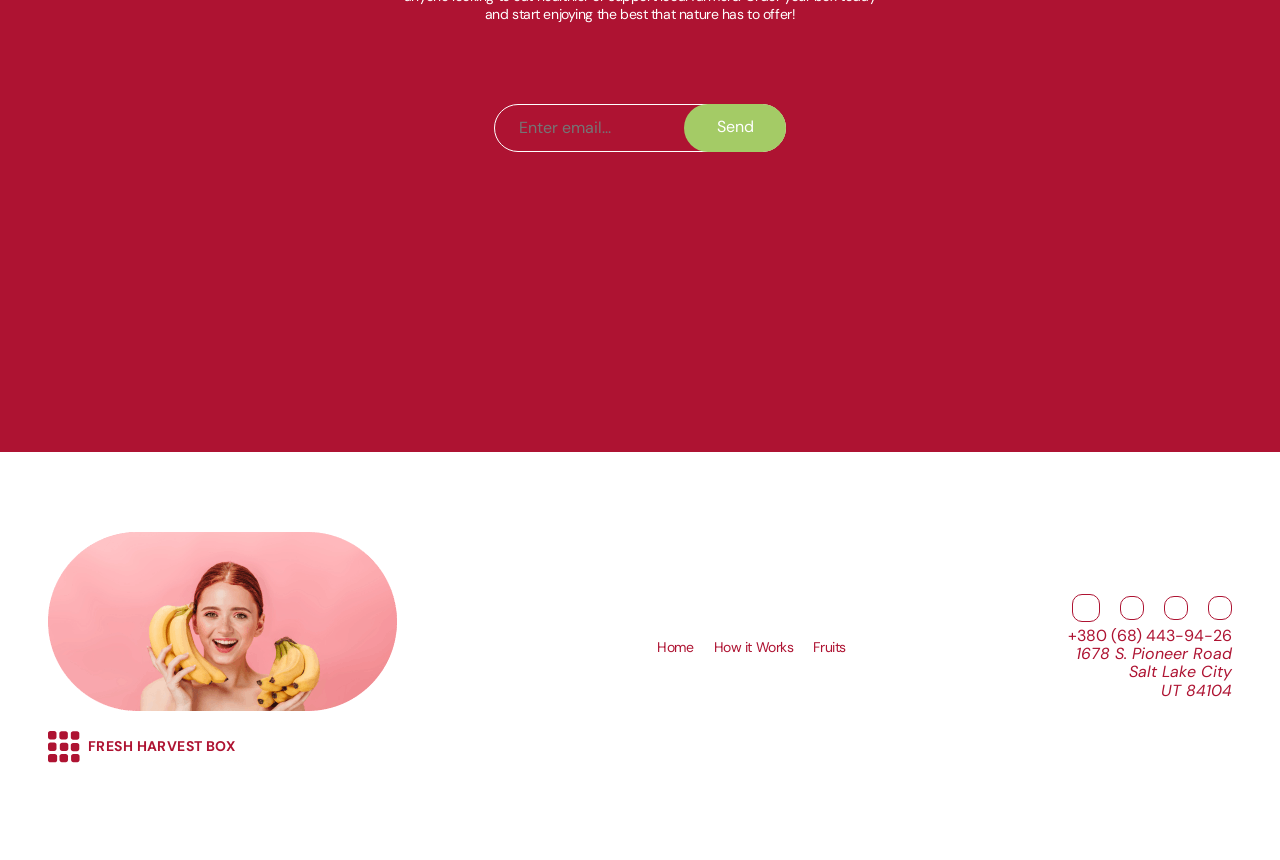
==== commit 3141e180: "footer css" ====
--- a/index.html
+++ b/index.html
@@ -30,21 +30,18 @@
         <nav class="navigation">
           <ul class="navigation-list">
             <li class="navigation-item">
-              <a class="link-navigation" href="/">Home</a>
-            </li>
-            <li class="navigation-item">
-              <a class="link-navigation" href="/">How it Works</a>
-            </li>
-            <li class="navigation-item">
-              <a class="link-navigation" href="/about">Fruits</a>
-            </li>
-            <li class="navigation-item">
-              <a class="link-navigation" href="/contacts">Contacts</a>
+              <a class="link-navigation" href="/#order">How it Works</a>
+            </li>
+            <li class="navigation-item">
+              <a class="link-navigation" href="/#about">Fruits</a>
+            </li>
+            <li class="navigation-item">
+              <a class="link-navigation" href="/#contacts">Contacts</a>
             </li>
           </ul>
           <a class="link-logo" href="/"
-            ><img src="./image/heder/logo.svg" alt="site logo" />FRESH HARVEST
-            BOX</a
+            ><img src="./image/sprite/SVG/logo.svg" alt="site logo" />FRESH
+            HARVEST BOX</a
           >
           <a class="link-bag" href="/"
             ><img src="./image/heder/bag.svg" alt="bag"
@@ -60,95 +57,92 @@
             basket
           </h1>
 
-          
-              <div class="hero-content">
-                <!-- Левый блок -->
-                <div class="hero-left">
-                  <!-- Бананы теперь здесь -->
-                  <img
-                    class="hero-floating-bananas"
-                    src="./image/hero/bananes.png"
-                    alt="bananas"
-                  />
-    
-                  <p class="hero-text-small">
-                    Our expertly curated fruit baskets are made with the freshest,
-                    highest quality fruits available. Whether you are looking for a
-                    healthy snack or a gift for a loved one, Fresh Harvest Box has
-                    got you covered.
-                  </p>
-    
-                  <div class="hero-card green-card">
-                    <h4 class="card-title">Fruit</h4>
-                    <img
-                      src="./image/hero/watermelon.png"
-                      alt="watermelon"
-                      class="card-img left-card-img"
-                    />
-                    <p class="card-text">
-                      Refreshing and juicy, watermelon is the perfect summer treat
-                      and a great source of hydration
-                    </p>
-                  </div>
-                </div>
-    
-                <!-- Центральный блок -->
-                <div class="hero-center">
-                  <div class="main-image-wrapper">
-                    <img
-                      class="hero-main-img"
-                      src="./image/hero/woman-white-t-shirt-holding-tasty-oranges-pink-background 1.jpg"
-                      alt="woman"
-                    />
-                    </div>
-                    <button class="button-hero" type="button">Shop Now</button>
-                  
-                </div>
-    
-                <!-- Правый блок -->
-                <div class="hero-right">
-                  <!-- Летающая клубника -->
-                  <img
-                    class="hero-floating-strawberry"
-                    src="./image/hero/strawberry.png"
-                    alt="strawberry"
-                  />
-    
-                  <div class="hero-card yellow-card">
-                    <h4 class="card-title">Fruit</h4>
-                    <!-- Здесь теперь корзинка -->
-                    <img
-                      src="./image/hero/basket of strawberries.png"
-                      alt="basket"
-                      class="card-img right-card-img"
-                    />
-                    <p class="card-text">
-                      Sweet and juicy, strawberries are packed with vitamin C and
-                      antioxidants, making them a delicious and healthy snack
-                    </p>
-                  </div>
-    
-                  <ul class="hero-list">
-                    <li class="hero-item">
-                      <a class="hero-tag" href="/">#ORGANIC</a>
-                    </li>
-                    <li class="hero-item">
-                      <a class="hero-tag" href="/">#PRODUCTS</a>
-                    </li>
-                    <li class="hero-item">
-                      <a class="hero-tag" href="/">#BASKET</a>
-                    </li>
-                    <li class="hero-item">
-                      <a class="hero-tag" href="/">#FRUITS</a>
-                    </li>
-                  </ul>
-                </div>
+          <div class="hero-content">
+            <!-- Левый блок -->
+            <div class="hero-left">
+              <!-- Бананы теперь здесь -->
+              <img
+                class="hero-floating-bananas"
+                src="./image/hero/bananes.png"
+                alt="bananas"
+              />
+
+              <p class="hero-text-small">
+                Our expertly curated fruit baskets are made with the freshest,
+                highest quality fruits available. Whether you are looking for a
+                healthy snack or a gift for a loved one, Fresh Harvest Box has
+                got you covered.
+              </p>
+
+              <div class="hero-card green-card">
+                <h4 class="card-title">Fruit</h4>
+                <img
+                  src="./image/hero/watermelon.png"
+                  alt="watermelon"
+                  class="card-img left-card-img"
+                />
+                <p class="card-text">
+                  Refreshing and juicy, watermelon is the perfect summer treat
+                  and a great source of hydration
+                </p>
               </div>
-          
+            </div>
+
+            <!-- Центральный блок -->
+            <div class="hero-center">
+              <div class="main-image-wrapper">
+                <img
+                  class="hero-main-img"
+                  src="./image/hero/woman-white-t-shirt-holding-tasty-oranges-pink-background 1.jpg"
+                  alt="woman"
+                />
+              </div>
+              <button class="button-hero" type="button">Shop Now</button>
+            </div>
+
+            <!-- Правый блок -->
+            <div class="hero-right">
+              <!-- Летающая клубника -->
+              <img
+                class="hero-floating-strawberry"
+                src="./image/hero/strawberry.png"
+                alt="strawberry"
+              />
+
+              <div class="hero-card yellow-card">
+                <h4 class="card-title">Fruit</h4>
+                <!-- Здесь теперь корзинка -->
+                <img
+                  src="./image/hero/basket of strawberries.png"
+                  alt="basket"
+                  class="card-img right-card-img"
+                />
+                <p class="card-text">
+                  Sweet and juicy, strawberries are packed with vitamin C and
+                  antioxidants, making them a delicious and healthy snack
+                </p>
+              </div>
+
+              <ul class="hero-list">
+                <li class="hero-item">
+                  <a class="hero-tag" href="/">#ORGANIC</a>
+                </li>
+                <li class="hero-item">
+                  <a class="hero-tag" href="/">#PRODUCTS</a>
+                </li>
+                <li class="hero-item">
+                  <a class="hero-tag" href="/">#BASKET</a>
+                </li>
+                <li class="hero-item">
+                  <a class="hero-tag" href="/">#FRUITS</a>
+                </li>
+              </ul>
+            </div>
+          </div>
         </div>
       </section>
 
-      <section class="order">
+      <section id="order" class="order">
         <div class="container order-container">
           <div class="order-wrapper">
             <h2 class="order-title">
@@ -189,7 +183,7 @@
           />
         </div>
       </section>
-      <section class="about">
+      <section id="about" class="about">
         <div class="container about-container">
           <h2 class="about-title">ORGANIC FRUITS</h2>
           <p class="about-text">
@@ -335,39 +329,38 @@
         </div>
       </section>
     </main>
-    <footer class="footer">
+    <footer id="contacts" class="footer">
       <div class="container footer-container">
-        <img
-          class="footer-image"
-          src="./image/footer/girl with bananas.png"
-          alt="girl with bananas"
-        />
-        <a class="link-logo" href="#">
-          <img src="./image/logo.svg" alt="site logo" />FRESH HARVEST BOX</a
-        >
-        <nav class="navigation">
+        <div class="footer-left">
+          <img
+            class="footer-image"
+            src="./image/footer/girl with bananas.png"
+            alt="girl with bananas"
+          />
+          <a class="link-logo" href="#">
+            <img src="./image/sprite/SVG/logo.svg" alt="site logo" />FRESH
+            HARVEST BOX</a
+          >
+        </div>
+        <nav class="footer-navigation">
           <ul class="navigation-list">
             <li class="navigation-item">
               <a class="link-navigation" href="/">Home</a>
             </li>
             <li class="navigation-item">
-              <a class="link-navigation" href="/">How it Works</a>
-            </li>
-            <li class="navigation-item">
-              <a class="link-navigation" href="/about">Fruits</a>
-            </li>
-            <li class="navigation-item">
-              <a class="link-navigation" href="/contacts">Contacts</a>
+              <a class="link-navigation" href="/#order">How it Works</a>
+            </li>
+            <li class="navigation-item">
+              <a class="link-navigation" href="/#about">Fruits</a>
             </li>
           </ul>
         </nav>
-        <div class="footer-social">
-          <p class="footer-social-text">Social media</p>
+        <div class="footer-contact">
           <ul class="footer-social-list list">
             <li class="footer-social-item">
               <a class="footer-social-link link" href="">
-                <svg class="footer-imag-icons" width="24" height="24">
-                  <use href="./images/icons.svg#icon-instagram-2"></use>
+                <svg class="footer-imag-icons" width="28" height="28">
+                  <use href="./image/sprite/SVG/facebook.svg"></use>
                 </svg>
               </a>
             </li>
@@ -393,21 +386,25 @@
               </a>
             </li>
           </ul>
-        </div>
-        <address class="adress">
-          <ul class="footer-adress-list list">
-            <li class="footer-adress-item">
-              <a class="footer-adress-link link" href="tel:+380 (68) 443-94-26"
-                >+380 (68) 443-94-26</a
-              >
-            </li>
-            <li class="footer-adress-item">
-              <p class="footer-adress-text">
-                1678 S. Pioneer Road Salt Lake City UT 84104
-              </p>
-            </li>
-          </ul>
-        </address>
+          <div class="footer-info">
+            <ul class="footer-adress-list list">
+              <li class="footer-adress-item">
+                <a
+                  class="footer-adress-link link"
+                  href="tel:+380 (68) 443-94-26"
+                  >+380 (68) 443-94-26</a
+                >
+              </li>
+              <li class="footer-adress-item">
+                <address class="footer-adress">
+                  1678 S. Pioneer Road<br />
+                  Salt Lake City<br />
+                  UT 84104
+                </address>
+              </li>
+            </ul>
+          </div>
+        </div>
       </div>
     </footer>
   </body>
--- a/css/styles.css
+++ b/css/styles.css
@@ -1,3 +1,7 @@
+html {
+  scroll-behavior: smooth;
+}
+
 :root {
   --primary-color: rgba(255, 255, 255, 1);
 
@@ -109,6 +113,8 @@
   align-items: center;
 }
 .link-logo {
+  width: 16;
+  height: 16;
   color: var(--background-color);
 
   font-weight: 700;
@@ -135,6 +141,28 @@
 
 /*-------- HERO------ */
 
+* Анимация появления для заголовка */ @keyframes fadeInDown {
+  from {
+    opacity: 0;
+    transform: translateY(-30px);
+  }
+  to {
+    opacity: 1;
+    transform: translateY(0);
+  }
+}
+@keyframes float {
+  0% {
+    transform: translateY(0px) rotate(-15deg);
+  }
+  50% {
+    transform: translateY(-15px) rotate(-10deg); /* Поднимаем на 15px */
+  }
+  100% {
+    transform: translateY(0px) rotate(-15deg);
+  }
+}
+
 .hero {
   padding-top: 64px;
   padding-bottom: 150px;
@@ -144,130 +172,6 @@
   /* display: flex;
   flex-direction: row; */
 }
-/* .hero-wrapper {
-  display: flex;
-  flex-direction: column;
-  justify-content: center;
-  align-items: center;
-  gap: 103px;
-} */
-.hero-content {
-  position: relative;
-
-  display: flex;
-  justify-content: space-between;
-  align-items: center;
-
-  gap: 103px;
-}
-/* Общие настройки контейнеров блоков для позиционирования фруктов внутри них */
-.hero-left,
-.hero-right {
-  position: relative;
-  z-index: 3;
-  display: flex;
-  flex-direction: column;
-}
-.hero-left {
-  align-items: flex-end;
-}
-.hero-right {
-  align-items: flex-center;
-}
-
-/* Летающие бананы в левом блоке */
-.hero-floating-bananas {
-  position: absolute;
-  top: -80px; /* Поднимаем выше текста */
-  left: 120px; /* Сдвигаем немного влево */
-  width: 183px;
-  transform: rotate(-5deg);
-  z-index: 2;
-}
-
-/* Летающая клубника в правом блоке */
-.hero-floating-strawberry {
-  position: absolute;
-  top: -120px; /* Над желтой карточкой */
-  right: 10px; /* Сдвигаем ближе к центру или краю */
-  width: 120px;
-  transform: rotate(10deg);
-  z-index: 2;
-}
-
-/* Стили карточек (корзинка и арбуз) */
-.hero-card {
-  width: 250px;
-  padding: 24px;
-  border-radius: 500px;
-  text-align: center;
-  z-index: 1;
-}
-
-.green-card {
-  background-color: #85be48;
-  padding: 28px 25px 40px 24px;
-}
-.yellow-card {
-  background-color: #f7d046;
-  padding: 28px 44px 40px 43px;
-  margin-bottom: 44px;
-  margin-top: 74px;
-}
-.card-title {
-  font-weight: 400;
-  font-style: Regular;
-  font-size: 12px;
-
-  line-height: 1.2;
-  letter-spacing: -0.03em;
-  text-align: center;
-  vertical-align: middle;
-}
-.card-img {
-  width: 100%;
-  max-width: 249px;
-  height: auto;
-  margin-bottom: 44px;
-}
-.left-card-img {
-  margin-bottom: 2px;
-  margin-top: 61px;
-}
-.right-card-img {
-  margin-bottom: 17px;
-  margin-top: 19px;
-}
-
-/* Центральный блок с овальным фото */
-.hero-center {
-  position: relative;
-  z-index: 3;
-  display: flex;
-  flex-direction: column;
-  justify-content: center;
-  align-items: center;
-}
-.main-image-wrapper {
-  position: relative;
-  z-index: 1;
-  width: 452px;
-  height: 702px;
-  border-radius: 500px;
-  overflow: hidden;
-  border: 1px solid rgba(255, 255, 255, 0.2);
-  margin-top: -120px; /* Поднимаем выше текста */
-}
-
-.hero-main-img {
-  width: 100%;
-  height: 100%;
-  object-fit: cover;
-  object-position: 60% 20%;
-  /* transform: scale(1.05); */
-  display: block;
-}
-
 .hero-title {
   position: relative;
   z-index: 10;
@@ -282,10 +186,183 @@
   text-align: center;
   vertical-align: middle;
   text-transform: uppercase;
-}
-
-.hero-image {
-}
+  animation: fadeInDown 0.8s ease-out forwards;
+}
+.hero-content {
+  position: relative;
+
+  display: flex;
+  justify-content: space-between;
+  align-items: center;
+
+  gap: 103px;
+}
+/* Общие настройки контейнеров блоков для позиционирования фруктов внутри них */
+.hero-left,
+.hero-right {
+  position: relative;
+  z-index: 3;
+  display: flex;
+  flex-direction: column;
+}
+.hero-left {
+  align-items: flex-end;
+}
+.hero-right {
+  align-items: flex-center;
+}
+
+/* Летающие бананы в левом блоке */
+.hero-floating-bananas {
+  position: absolute;
+  top: -80px; /* Поднимаем выше текста */
+  left: 120px; /* Сдвигаем немного влево */
+  width: 183px;
+  transform: rotate(-5deg);
+  z-index: 2;
+  animation: float 4s ease-in-out infinite;
+}
+@keyframes float-strawberry {
+  0% {
+    transform: translateY(0px) rotate(10deg);
+  }
+  50% {
+    transform: translateY(-20px) rotate(15deg);
+  }
+  100% {
+    transform: translateY(0px) rotate(10deg);
+  }
+}
+/* Летающая клубника в правом блоке */
+.hero-floating-strawberry {
+  position: absolute;
+  top: -120px; /* Над желтой карточкой */
+  right: 10px; /* Сдвигаем ближе к центру или краю */
+  width: 120px;
+  transform: rotate(10deg);
+  z-index: 2;
+  animation: float-strawberry 5s ease-in-out infinite;
+}
+
+/* Стили карточек (корзинка и арбуз) */
+.hero-card {
+  width: 250px;
+  padding: 24px;
+  border-radius: 500px;
+  text-align: center;
+  z-index: 1;
+}
+
+.green-card {
+  background-color: #85be48;
+  padding: 28px 25px 40px 24px;
+}
+.yellow-card {
+  background-color: #f7d046;
+  padding: 28px 44px 40px 43px;
+  margin-bottom: 44px;
+  margin-top: 74px;
+}
+.card-title {
+  font-weight: 400;
+  font-style: Regular;
+  font-size: 12px;
+
+  line-height: 1.2;
+  letter-spacing: -0.03em;
+  text-align: center;
+  vertical-align: middle;
+}
+.card-img {
+  width: 100%;
+  max-width: 249px;
+  height: auto;
+  margin-bottom: 44px;
+}
+.left-card-img {
+  margin-bottom: 2px;
+  margin-top: 61px;
+}
+.right-card-img {
+  margin-bottom: 17px;
+  margin-top: 19px;
+}
+
+/* Центральный блок с овальным фото */
+.hero-center {
+  position: relative;
+  z-index: 3;
+  display: flex;
+  flex-direction: column;
+  justify-content: center;
+  align-items: center;
+}
+/* Анимация для центрального овала */
+@keyframes zoomIn {
+  from {
+    opacity: 0;
+    transform: scale(0.8);
+  }
+  to {
+    opacity: 1;
+    transform: scale(1);
+  }
+}
+.main-image-wrapper {
+  position: relative;
+  z-index: 1;
+  width: 452px;
+  height: 702px;
+  border-radius: 500px;
+  overflow: hidden;
+  border: 1px solid rgba(255, 255, 255, 0.2);
+  margin-top: -120px; /* Поднимаем выше текста */
+  animation: zoomIn 1s ease-out 0.2s backwards; /* 0.2s — задержка, чтобы заголовок начал первым */
+}
+/* Создаем исчезающую рамку */
+.hero-center::after {
+  content: "";
+  position: absolute;
+  /* Рамка должна быть чуть больше картинки, чтобы создать зазор в 10px */
+  top: 5px; /* (15px отступа родителя - 10px зазора) */
+  left: 5px;
+  right: 5px;
+  bottom: 5px;
+  /* Увеличиваем размер рамки относительно wrapper на 10px с каждой стороны */
+  width: 486px; /* 340 + 10 + 10 */
+  height: 742px; /* 480 + 10 + 10 */
+
+  /* Центрируем рамку относительно центрального блока */
+  left: 50%;
+  top: 41%; /* Чуть выше центра, так как кнопка внизу */
+  transform: translate(-50%, -50%);
+
+  border: 2px solid #ffffff;
+  border-radius: 500px; /* Чуть больше, чем у картинки, для параллельности */
+  pointer-events: none; /* Чтобы рамка не мешала кликать на кнопку */
+
+  /* МАГИЯ ИСЧЕЗНОВЕНИЯ: */
+  /* Линейный градиент от прозрачного (сверху) к белому (снизу) */
+  mask-image: linear-gradient(
+    to top,
+    rgba(0, 0, 0, 1) 20%,
+    rgba(0, 0, 0, 0) 90%
+  );
+  -webkit-mask-image: linear-gradient(
+    to top,
+    rgba(0, 0, 0, 1) 20%,
+    rgba(0, 0, 0, 0) 90%
+  );
+}
+.hero-main-img {
+  width: 100%;
+  height: 100%;
+  object-fit: cover;
+  object-position: 60% 20%;
+  /* transform: scale(1.05); */
+  display: block;
+}
+
 .hero-text-small {
   max-width: 222px;
   margin-top: 146px;
@@ -314,7 +391,7 @@
 .button-hero {
   position: absolute;
   z-index: 5;
-  bottom: -20px;
+  bottom: -50px;
   left: 50%;
 
   transform: translateX(-50%) rotate(-14deg);
@@ -667,6 +744,13 @@
   border: none;
   cursor: pointer;
 }
+.about-button:hover {
+  /* Мы сохраняем твои центровку и поворот, добавляя scale */
+  transform: rotate(-14deg) scale(1.1);
+  background-color: var(--primary-color);
+  color: var(--button-color);
+  box-shadow: 0 0 20px rgba(0, 0, 0, 0.2);
+}
 
 /* --------ADVANTAGES-------- */
 
@@ -797,43 +881,66 @@
   padding-bottom: 97px;
   background-color: var(--primary-color);
 }
-/* .footer-container {
+.footer-container {
+  display: flex;
+
+  justify-content: space-between;
+  align-items: center;
+}
+.footer-left {
+  display: flex;
+  flex-direction: column;
+  justify-content: center;
+  align-items: flex-start;
 }
 .footer-image {
-}
-.link-logo {
-}
-.navigation {
-}
-.navigation-list {
-}
-.navigation-item {
-}
-.link-navigation {
-}
-.footer-social {
-}
-.footer-social-text {
+  max-width: 349px;
+  margin-bottom: 20px;
+}
+.footer-navigation {
+  display: flex;
+  flex-direction: row;
+  justify-content: center;
+  align-items: center;
+  gap: 20px;
+}
+.footer-contact {
+  display: flex;
+  flex-direction: column;
+  align-items: flex-end; /* Все элементы прижаты к правому краю */
+  text-align: right;
 }
 .footer-social-list {
-}
-.list {
+  display: flex;
+  flex-direction: row;
+  justify-content: center;
+  align-items: center;
+  gap: 20px;
+  margin-left: auto;
 }
 .footer-social-item {
 }
 .footer-social-link {
+  height: 44px;
+  width: 44px;
 }
 .link {
 }
 .footer-imag-icons {
-}
-.adress {
+  padding: 8px;
+  border: 1px solid var(--background-color);
+  border-radius: 10px;
+}
+.footer-adress {
+  color: var(--background-color);
 }
 .footer-adress-list {
+  display: block;
 }
 .footer-adress-item {
 }
 .footer-adress-link {
+  color: var(--background-color);
 }
 .footer-adress-text {
-} */
+}
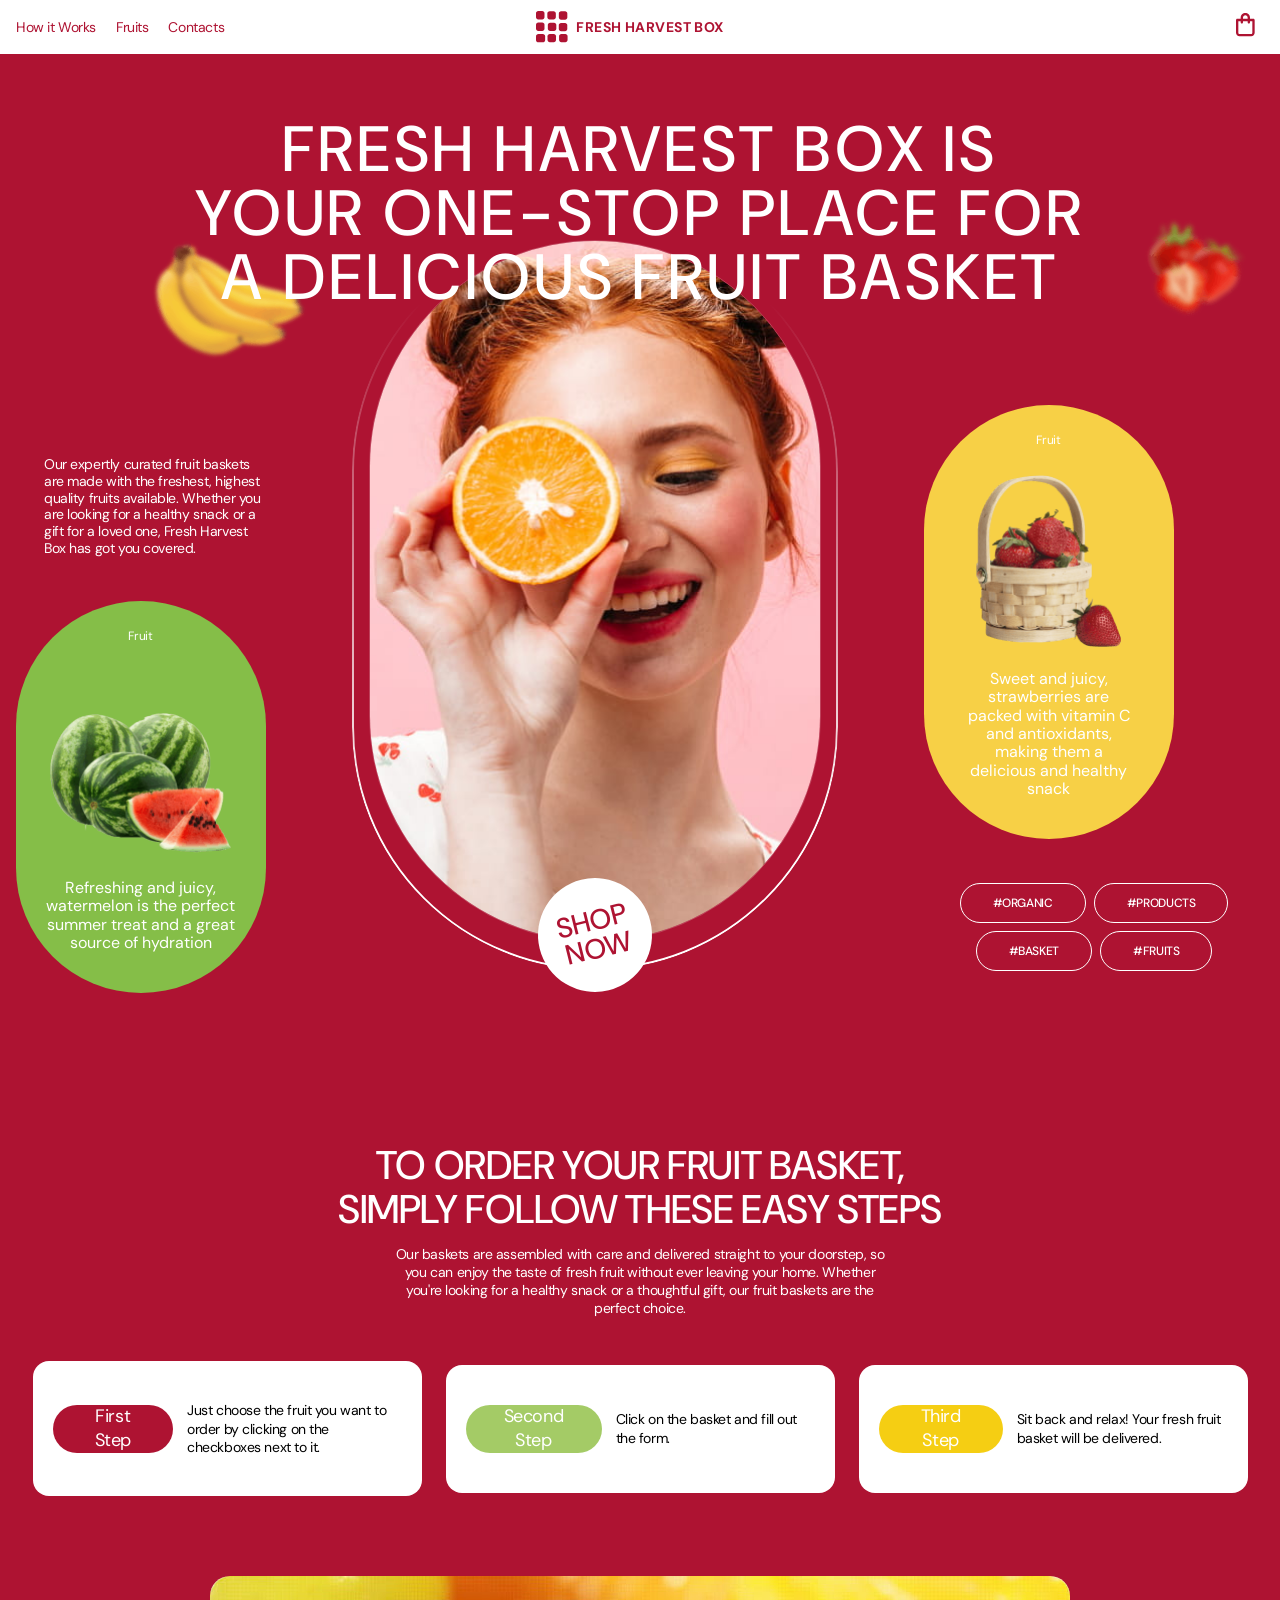
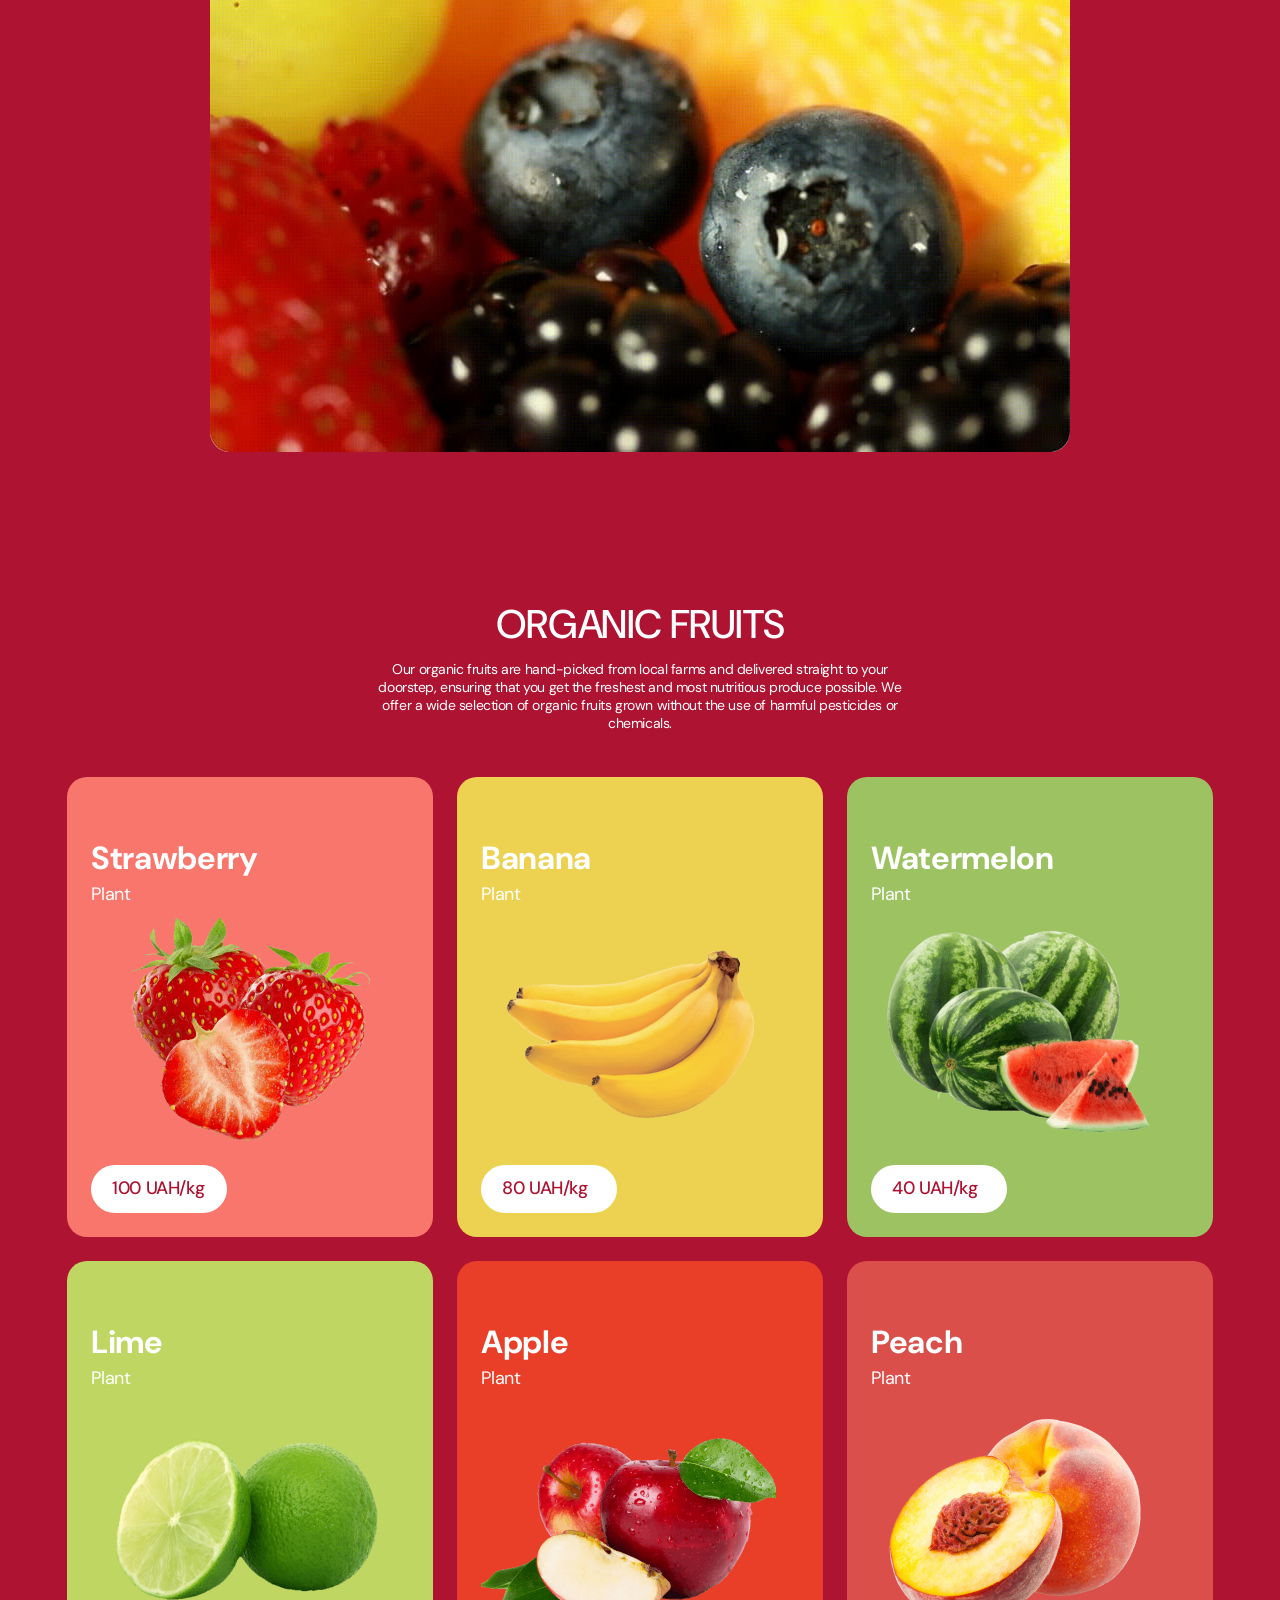
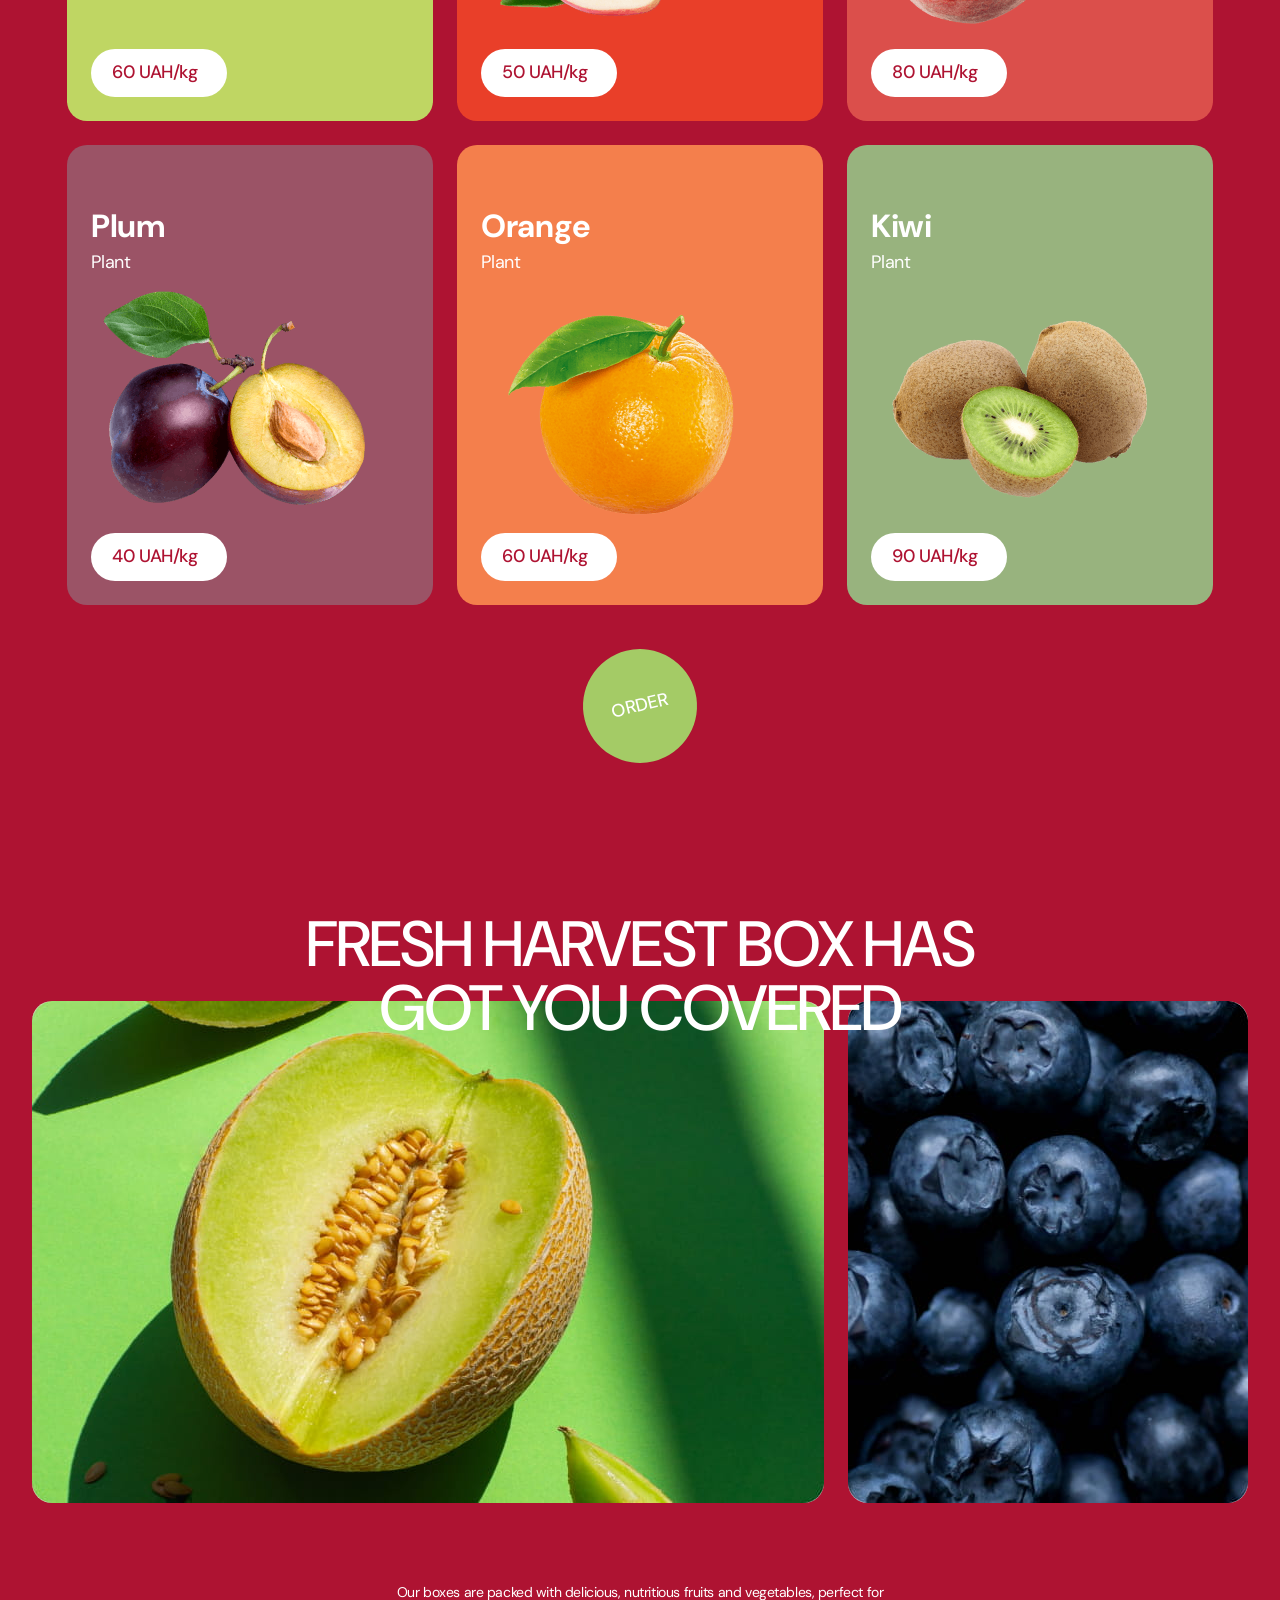
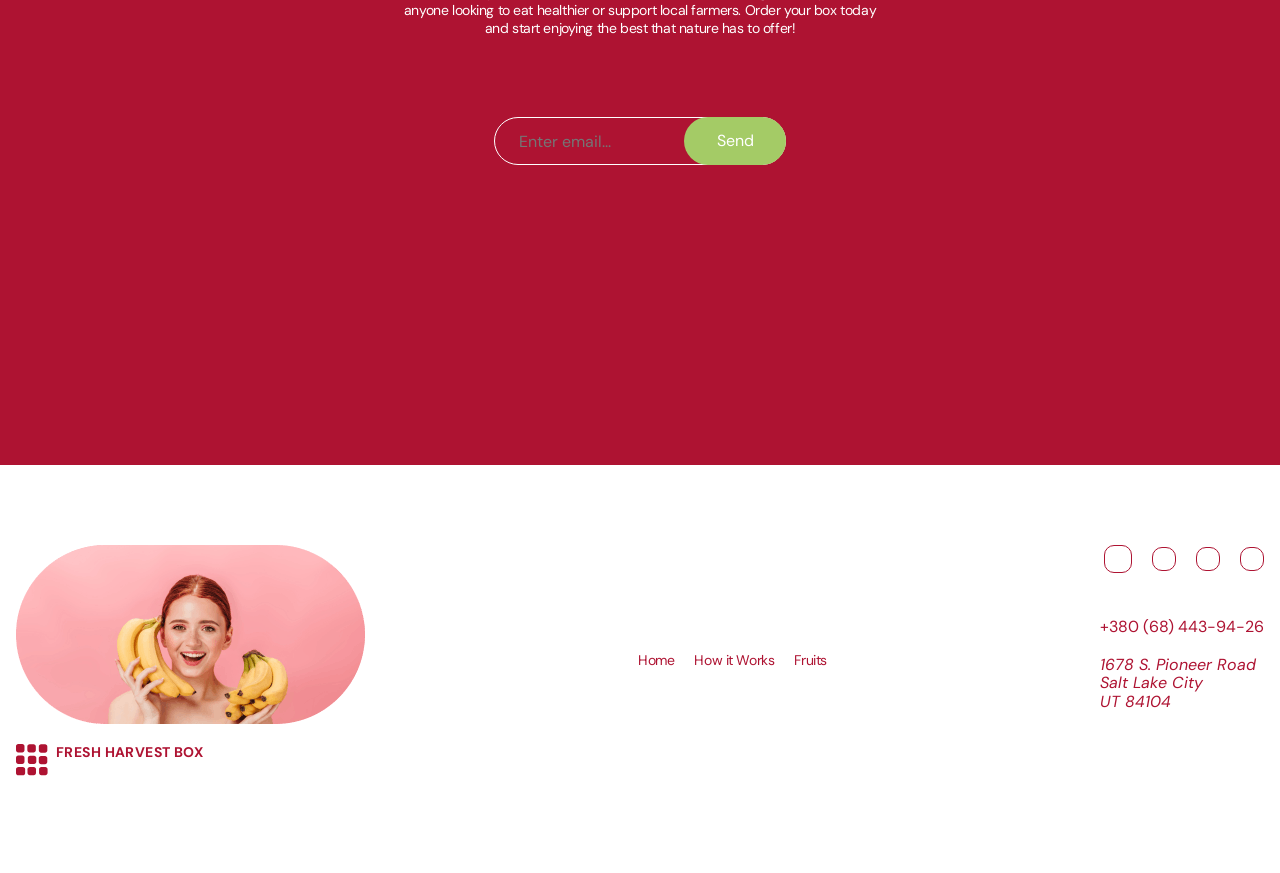
==== commit fdb7109a: "icons" ====
--- a/index.html
+++ b/index.html
@@ -337,7 +337,7 @@
             src="./image/footer/girl with bananas.png"
             alt="girl with bananas"
           />
-          <a class="link-logo" href="#">
+          <a class="footer-logo" href="#">
             <img src="./image/sprite/SVG/logo.svg" alt="site logo" />FRESH
             HARVEST BOX</a
           >
--- a/css/styles.css
+++ b/css/styles.css
@@ -46,10 +46,10 @@
 }
 .container {
   width: 100%;
-  max-width: 1248px;
+  max-width: 1280px;
   margin: 0 auto;
-  padding-left: 32px;
-  padding-right: 32px;
+  padding-left: 16px;
+  padding-right: 16px;
   /* outline: 2px solid blue; */
 }
 
@@ -885,7 +885,7 @@
   display: flex;
 
   justify-content: space-between;
-  align-items: center;
+  /* align-items: center; */
 }
 .footer-left {
   display: flex;
@@ -897,6 +897,21 @@
   max-width: 349px;
   margin-bottom: 20px;
 }
+.footer-logo {
+  display: flex;
+  justify-content: center;
+  gap: 8px;
+  width: 16;
+  height: 16;
+  color: var(--background-color);
+
+  font-weight: 700;
+
+  font-size: 14px;
+
+  line-height: 1.2;
+  letter-spacing: 0.03em;
+}
 .footer-navigation {
   display: flex;
   flex-direction: row;
@@ -908,7 +923,7 @@
   display: flex;
   flex-direction: column;
   align-items: flex-end; /* Все элементы прижаты к правому краю */
-  text-align: right;
+  text-align: left;
 }
 .footer-social-list {
   display: flex;
@@ -916,7 +931,7 @@
   justify-content: center;
   align-items: center;
   gap: 20px;
-  margin-left: auto;
+  margin-bottom: 40px;
 }
 .footer-social-item {
 }
@@ -933,6 +948,7 @@
 }
 .footer-adress {
   color: var(--background-color);
+  margin-top: 20px;
 }
 .footer-adress-list {
   display: block;
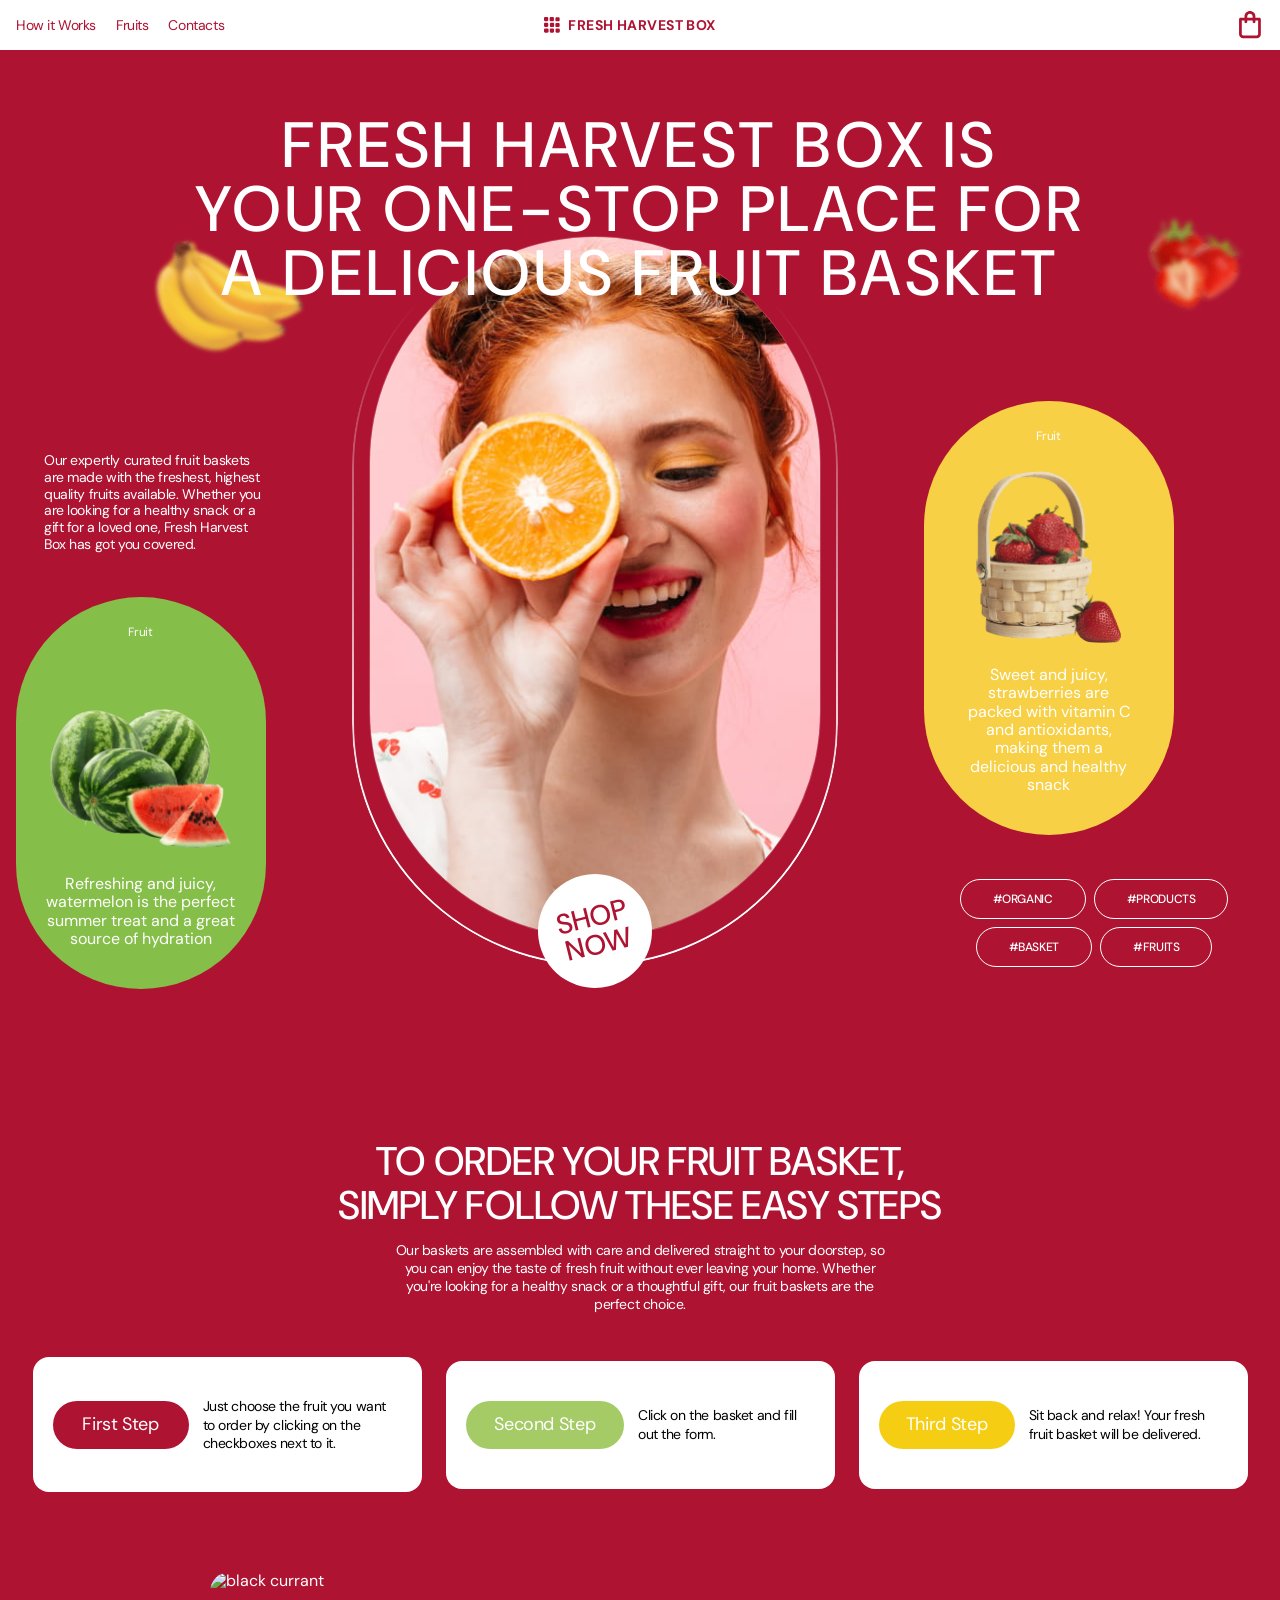
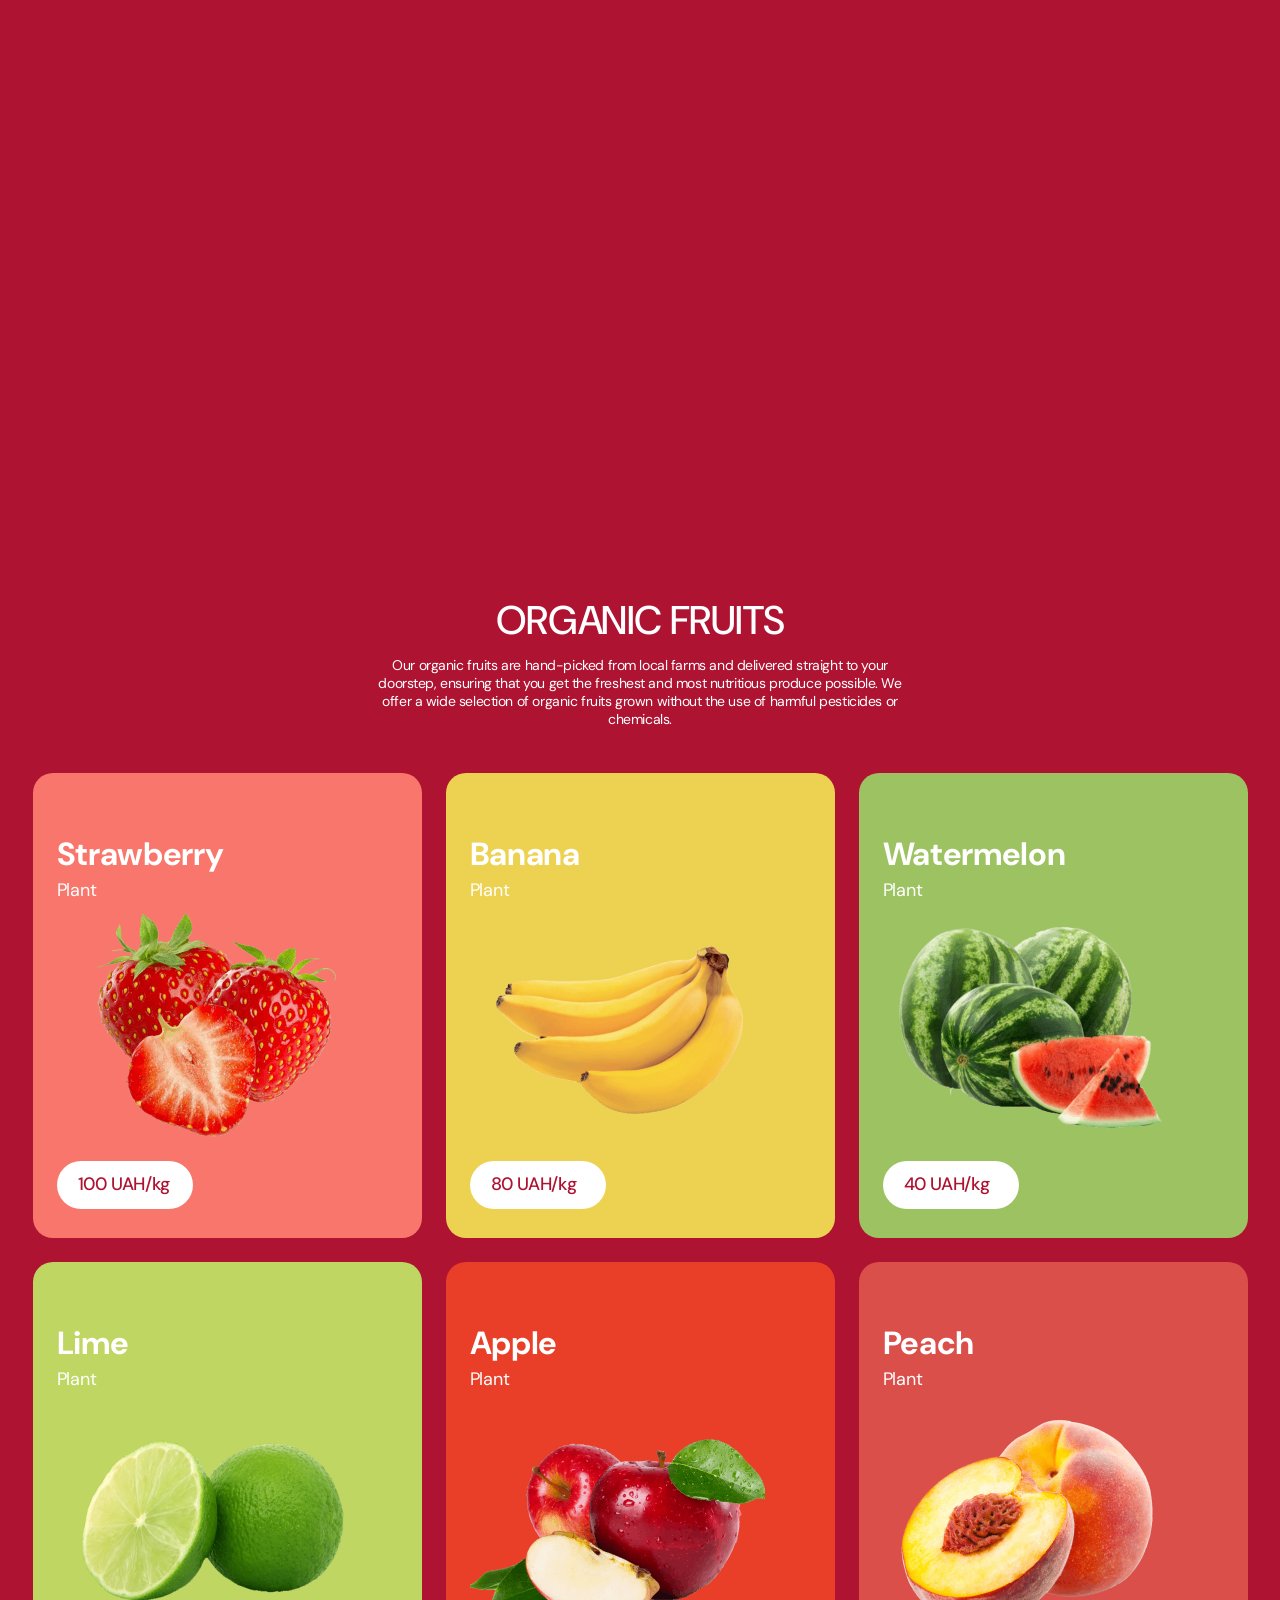
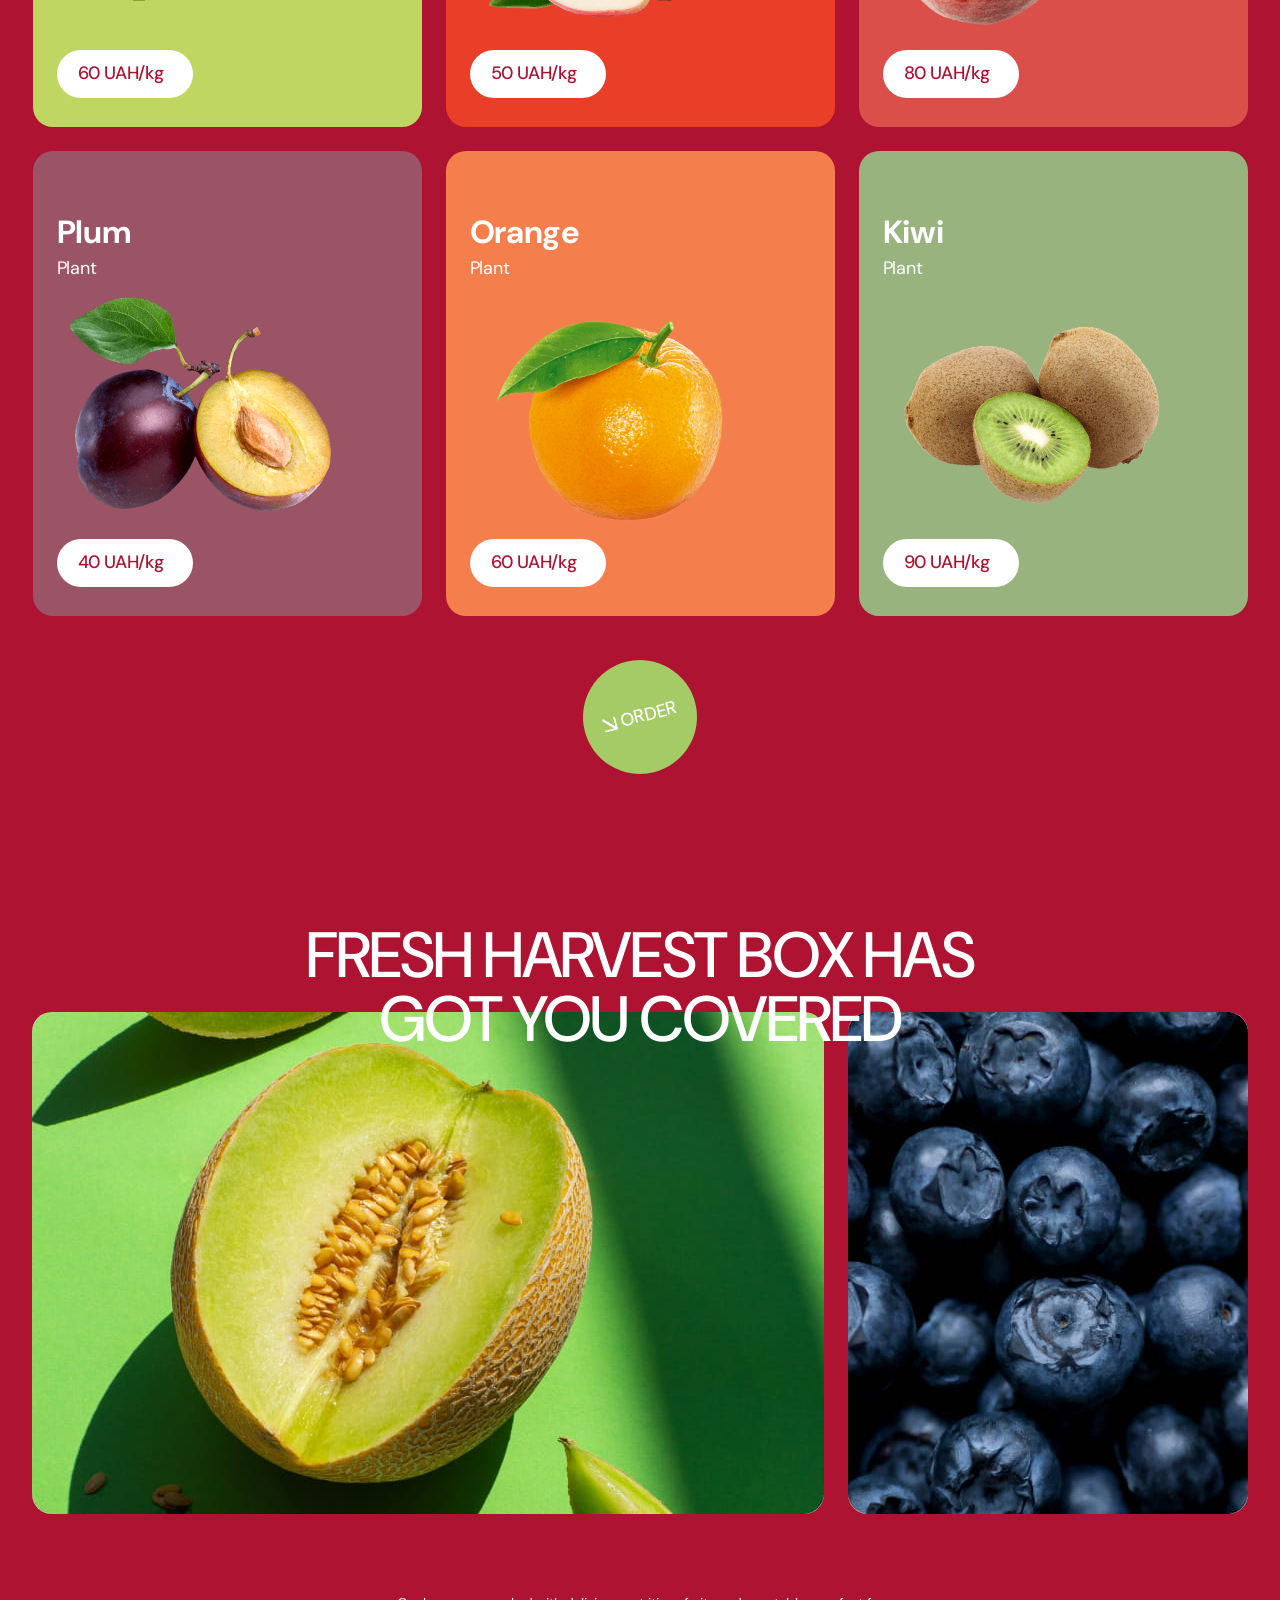
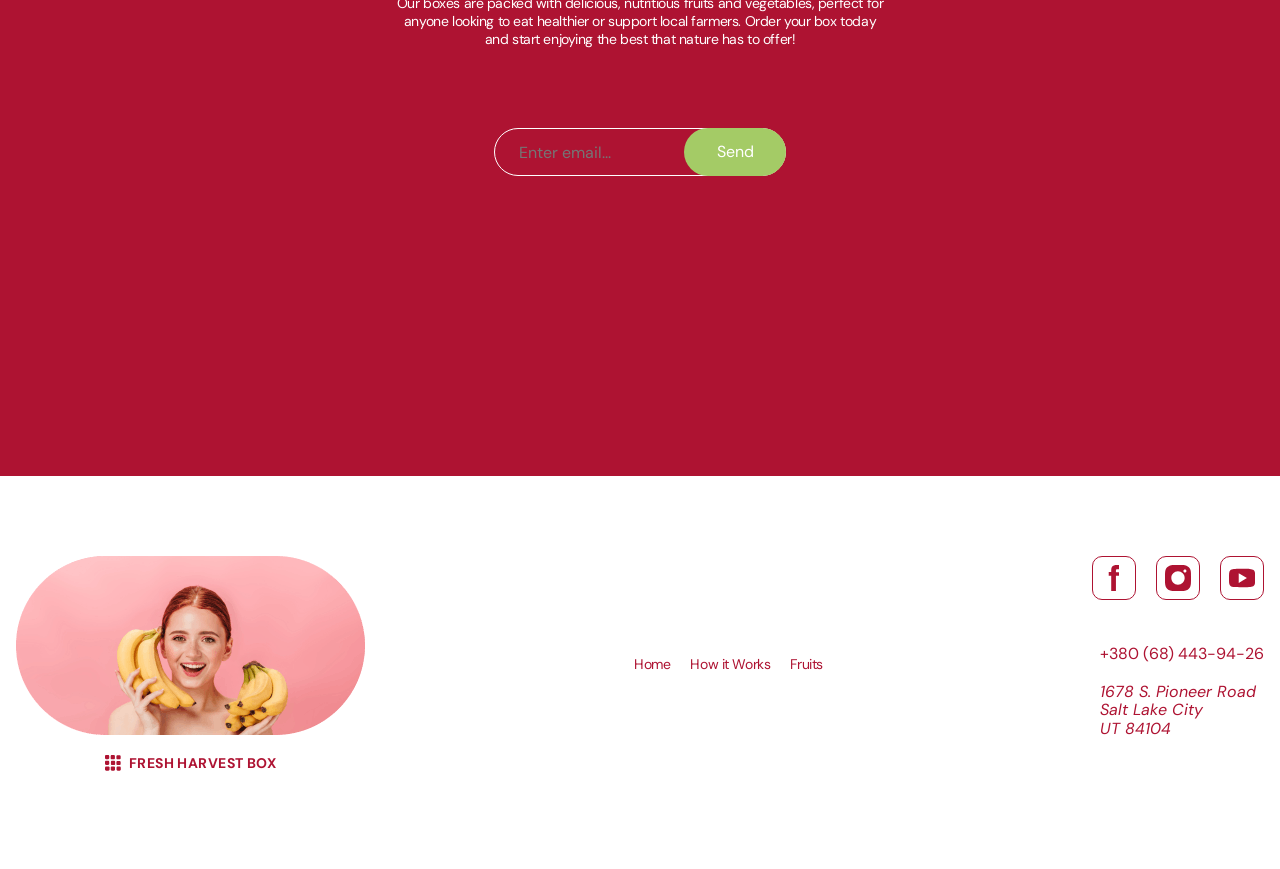
==== commit 6e00aee6: "correct" ====
--- a/index.html
+++ b/index.html
@@ -40,12 +40,14 @@
             </li>
           </ul>
           <a class="link-logo" href="/"
-            ><img src="./image/sprite/SVG/logo.svg" alt="site logo" />FRESH
-            HARVEST BOX</a
+            ><svg class="logo-icon" width="16" height="16">
+              <use href="./image/icons.svg#icon-logo"></use></svg
+            >FRESH HARVEST BOX</a
           >
           <a class="link-bag" href="/"
-            ><img src="./image/heder/bag.svg" alt="bag"
-          /></a>
+            ><svg class="bag-icon" width="28" height="28">
+              <use href="./image/icons.svg#icon-bag"></use></svg
+          ></a>
         </nav>
       </div>
     </header>
@@ -178,7 +180,7 @@
           </ul>
           <img
             class="order-image"
-            src="./image/order/black currant.jpg"
+            src="./image/order/b08c27c6d1b10426e78244d4ff8987ecdcfb2d54.gif"
             alt="black currant"
           />
         </div>
@@ -287,7 +289,12 @@
               <p class="about-price">90 UAH/kg</p>
             </li>
           </ul>
-          <button class="about-button" type="button">Order</button>
+          <button class="about-button" type="button">
+            <svg class="about-button-icon" width="14" height="14">
+              <use href="./image/icons.svg#icon-arrow"></use>
+            </svg>
+            Order
+          </button>
         </div>
       </section>
       <section class="advantages">
@@ -338,8 +345,10 @@
             alt="girl with bananas"
           />
           <a class="footer-logo" href="#">
-            <img src="./image/sprite/SVG/logo.svg" alt="site logo" />FRESH
-            HARVEST BOX</a
+            <svg class="logo-icon" width="16" height="16">
+              <use href="./image/icons.svg#icon-logo"></use>
+            </svg>
+            FRESH HARVEST BOX</a
           >
         </div>
         <nav class="footer-navigation">
@@ -359,29 +368,22 @@
           <ul class="footer-social-list list">
             <li class="footer-social-item">
               <a class="footer-social-link link" href="">
-                <svg class="footer-imag-icons" width="28" height="28">
-                  <use href="./image/sprite/SVG/facebook.svg"></use>
+                <svg class="footer-social-icons" width="44" height="44">
+                  <use href="./image/icons.svg#icon-facebook"></use>
                 </svg>
               </a>
             </li>
             <li class="footer-social-item">
               <a class="footer-social-link link" href="">
-                <svg class="footer-imag-icons" width="24" height="24">
-                  <use href="./images/icons.svg#icon-twitter-1"></use>
+                <svg class="footer-social-icons" width="44" height="44">
+                  <use href="./image/icons.svg#icon-instagram"></use>
                 </svg>
               </a>
             </li>
             <li class="footer-social-item">
               <a class="footer-social-link link" href="">
-                <svg class="footer-imag-icons" width="24" height="24">
-                  <use href="./images/icons.svg#icon-facebook-1"></use>
-                </svg>
-              </a>
-            </li>
-            <li class="footer-social-item">
-              <a class="footer-social-link link" href="">
-                <svg class="footer-imag-icons" width="24" height="24">
-                  <use href="./images/icons.svg#icon-linkedin-1"></use>
+                <svg class="footer-social-icons" width="44" height="44">
+                  <use href="./image/icons.svg#icon-youtube"></use>
                 </svg>
               </a>
             </li>
--- a/css/styles.css
+++ b/css/styles.css
@@ -112,6 +112,13 @@
   justify-content: center;
   align-items: center;
 }
+.link-navigation:hover {
+  font-weight: 600;
+  transform: scale(1.1);
+  transition:
+    transform 0.3s ease,
+    color 0.3s ease;
+}
 .link-logo {
   width: 16;
   height: 16;
@@ -137,6 +144,16 @@
   height: 28px;
   color: var(--background-color);
   /* margin-left: 0 auto; */
+}
+.link-bag:hover {
+  transform: scale(1.1);
+  transition: transform 0.3s ease;
+  box-shadow: 0 0 20px rgba(242, 238, 235, 0.4);
+}
+.bag-icon {
+  width: 28px;
+  height: 28px;
+  fill: var(--background-color);
 }
 
 /*-------- HERO------ */
@@ -417,7 +434,7 @@
   /* Мы сохраняем твои центровку и поворот, добавляя scale */
   transform: translateX(-50%) rotate(-14deg) scale(1.1);
   color: var(--button-color);
-  box-shadow: 0 0 20px rgba(255, 107, 8, 0.4);
+  box-shadow: 0 0 20px rgba(233, 229, 227, 0.4);
 }
 .hero-list {
   display: flex;
@@ -531,9 +548,11 @@
   border-radius: 16px;
 }
 .order-button {
-  display: flex;
-  width: 136px;
+  display: inline-flex;
+  min-width: 136px;
+  width: auto;
   height: 48px;
+  white-space: nowrap;
   color: var(--primary-color);
   align-items: center;
   justify-content: center;
@@ -636,6 +655,8 @@
   gap: 24px;
 }
 .about-item {
+  width: 389px;
+  height: 465px;
   border-radius: 20px;
   padding: 64px 47px 24px 24px;
   transition: transform 0.3s;
@@ -699,7 +720,8 @@
   box-shadow: 0 10px 20px rgba(0, 0, 0, 0.2);
 }
 .about-price {
-  display: flex;
+  display: inline-flex;
+  white-space: nowrap;
   font-weight: 500;
   font-style: Medium;
   font-size: 18px;
@@ -707,8 +729,8 @@
   line-height: 1.3;
   letter-spacing: -0.02em;
   color: var(--background-color);
-  width: 136px;
-  /* height: 48px; */
+  min-width: 136px;
+  width: auto;
   opacity: 1;
 
   border: none;
@@ -718,7 +740,9 @@
   background-color: var(--primary-color);
 }
 .about-button {
-  display: block;
+  display: flex;
+  justify-content: center;
+  align-items: center;
   margin: 0 auto;
   margin-top: 44px;
   padding: 38px 18px;
@@ -750,6 +774,13 @@
   background-color: var(--primary-color);
   color: var(--button-color);
   box-shadow: 0 0 20px rgba(0, 0, 0, 0.2);
+}
+.about-button-icon {
+  margin-right: 4px;
+  fill: var(--primary-color);
+}
+.about-button-icon {
+  fill: currentColor;
 }
 
 /* --------ADVANTAGES-------- */
@@ -866,7 +897,8 @@
 }
 /* Эффекты при наведении и нажатии */
 .advantages-button:hover {
-  background-color: var(--button-color-2); /* Немного темнее при наведении */
+  color: var(--button-color);
+  background-color: var(--primary-color); /* Немного темнее при наведении */
   transform: translateY(-2px); /* Слегка приподнимается */
 }
 
@@ -891,7 +923,6 @@
   display: flex;
   flex-direction: column;
   justify-content: center;
-  align-items: flex-start;
 }
 .footer-image {
   max-width: 349px;
@@ -912,6 +943,11 @@
   line-height: 1.2;
   letter-spacing: 0.03em;
 }
+.logo-icon {
+  width: 16px;
+  height: 16px;
+  fill: var(--background-color);
+}
 .footer-navigation {
   display: flex;
   flex-direction: row;
@@ -941,10 +977,18 @@
 }
 .link {
 }
-.footer-imag-icons {
+.footer-social-icons {
   padding: 8px;
   border: 1px solid var(--background-color);
   border-radius: 10px;
+  fill: var(--background-color);
+}
+.footer-social-link:hover .footer-social-icons {
+  background-color: rgba(174, 19, 50, 0.1);
+
+  transition:
+    background-color 0.3s ease,
+    fill 0.3s ease;
 }
 .footer-adress {
   color: var(--background-color);
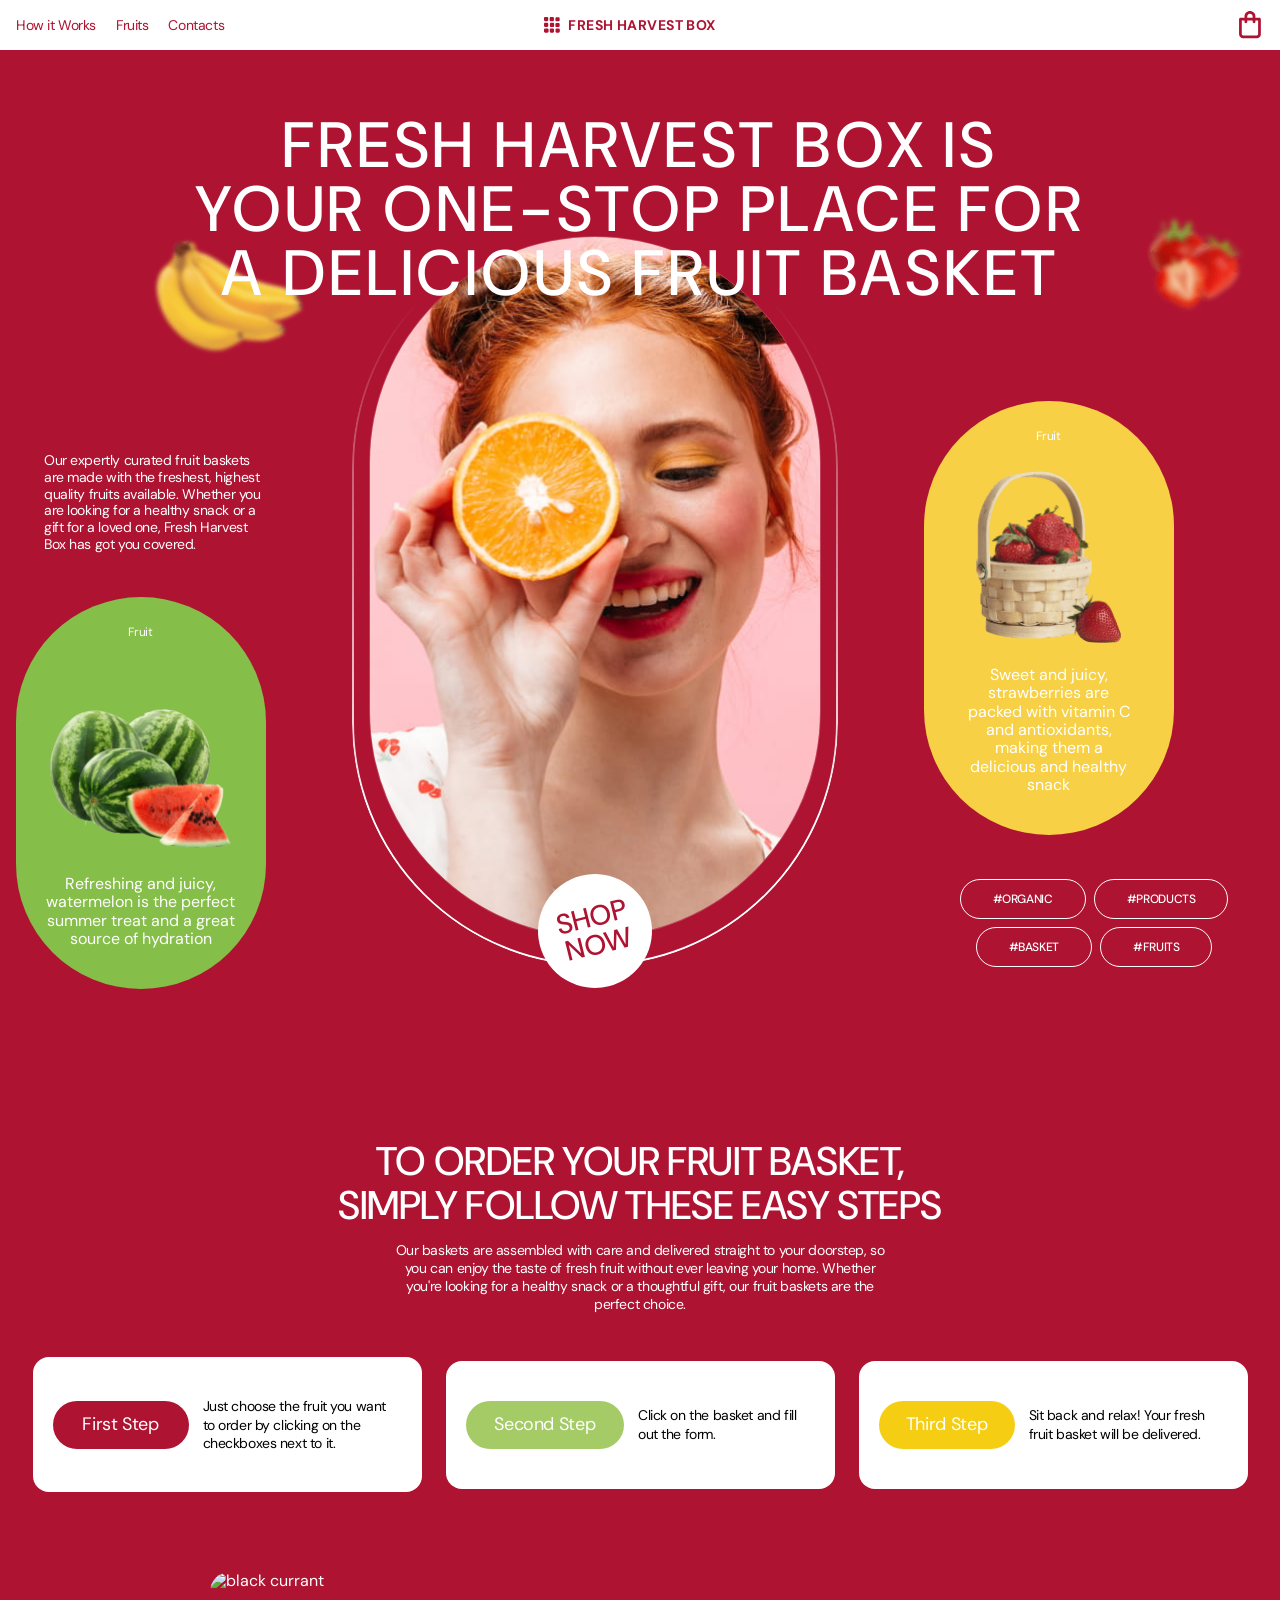
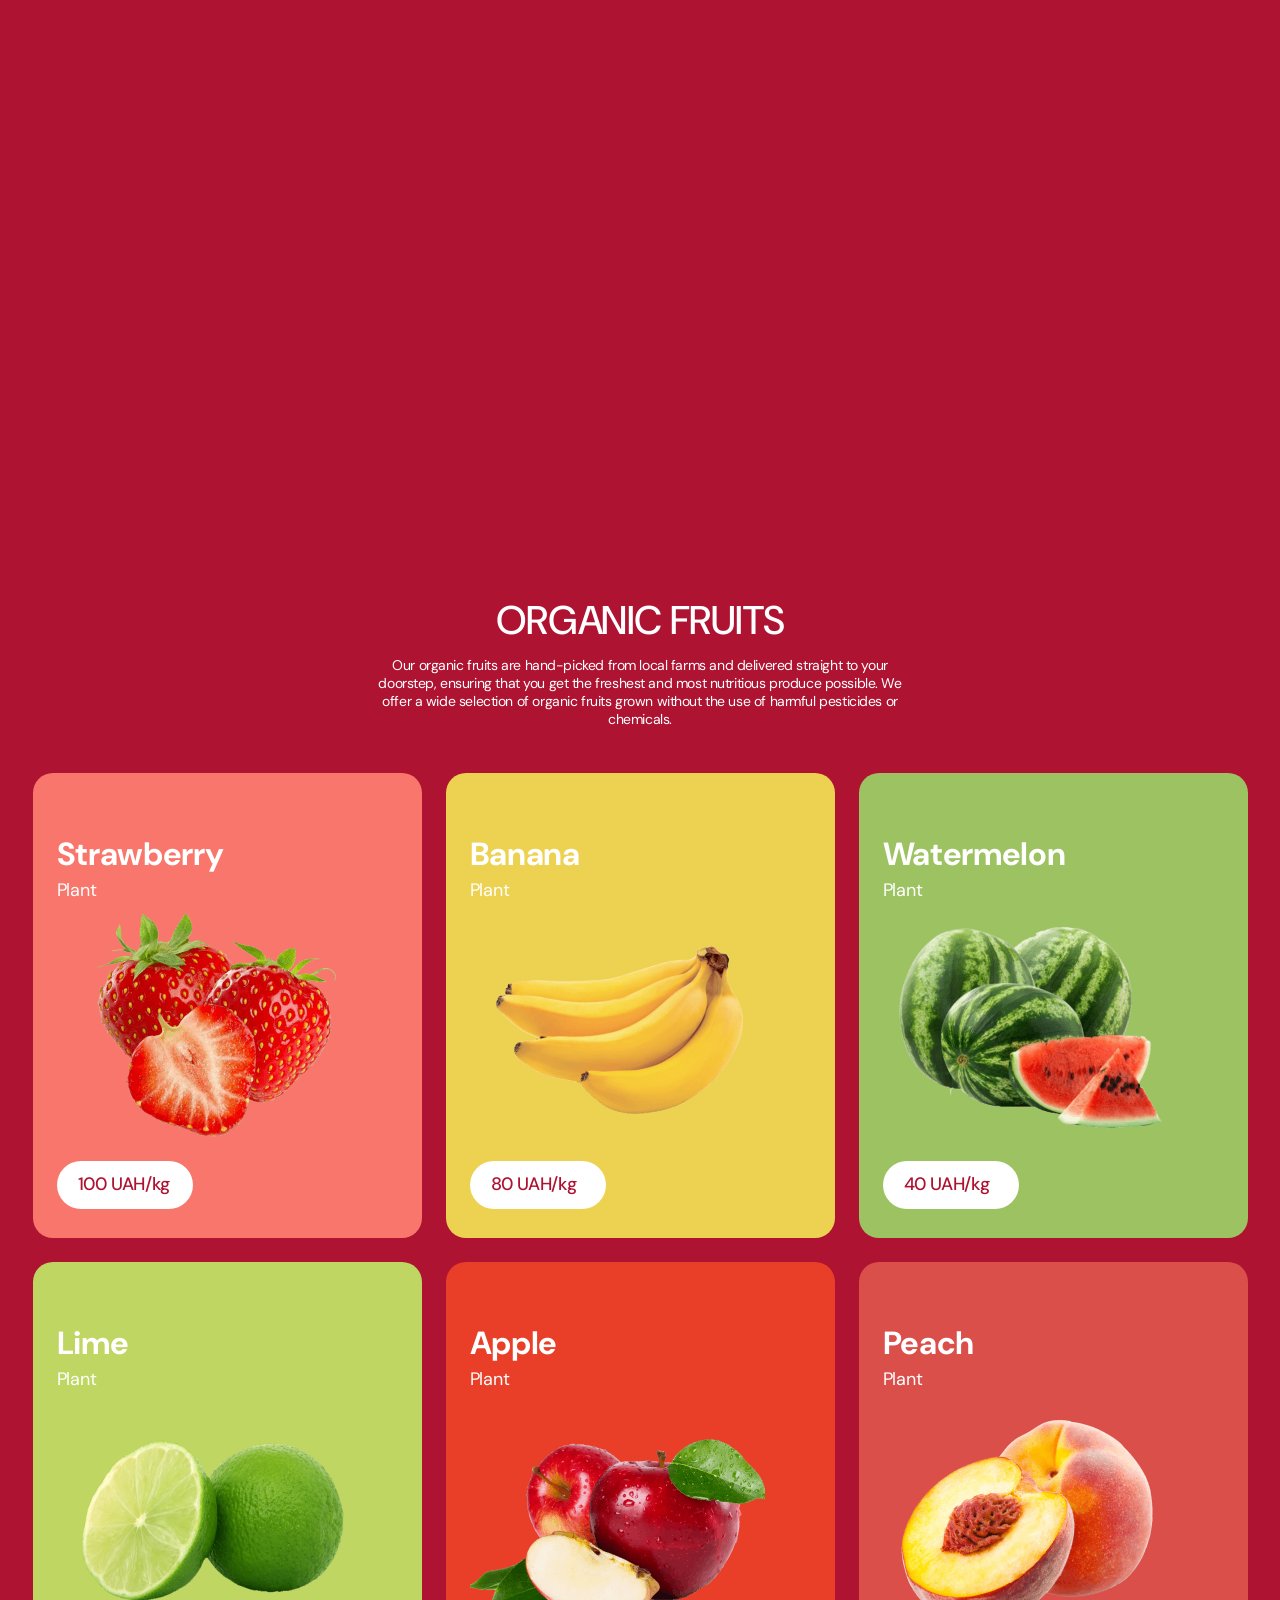
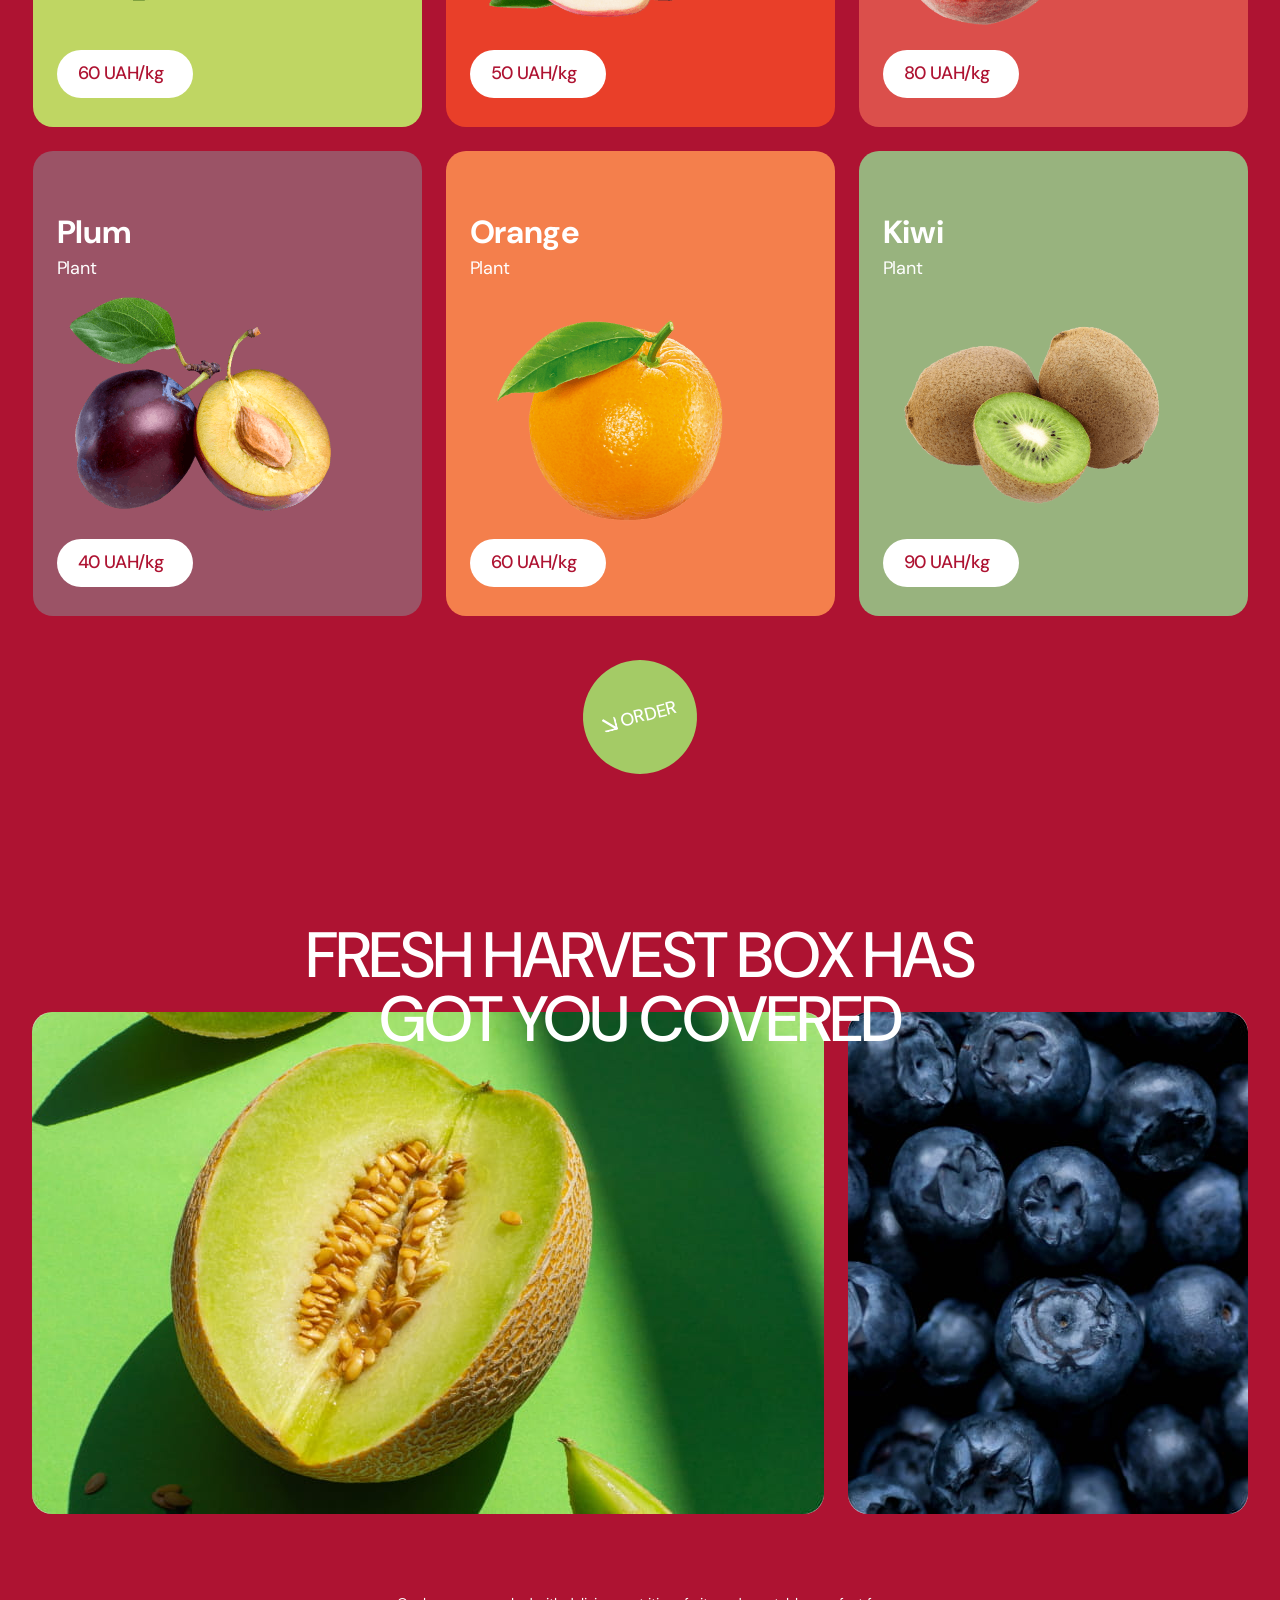
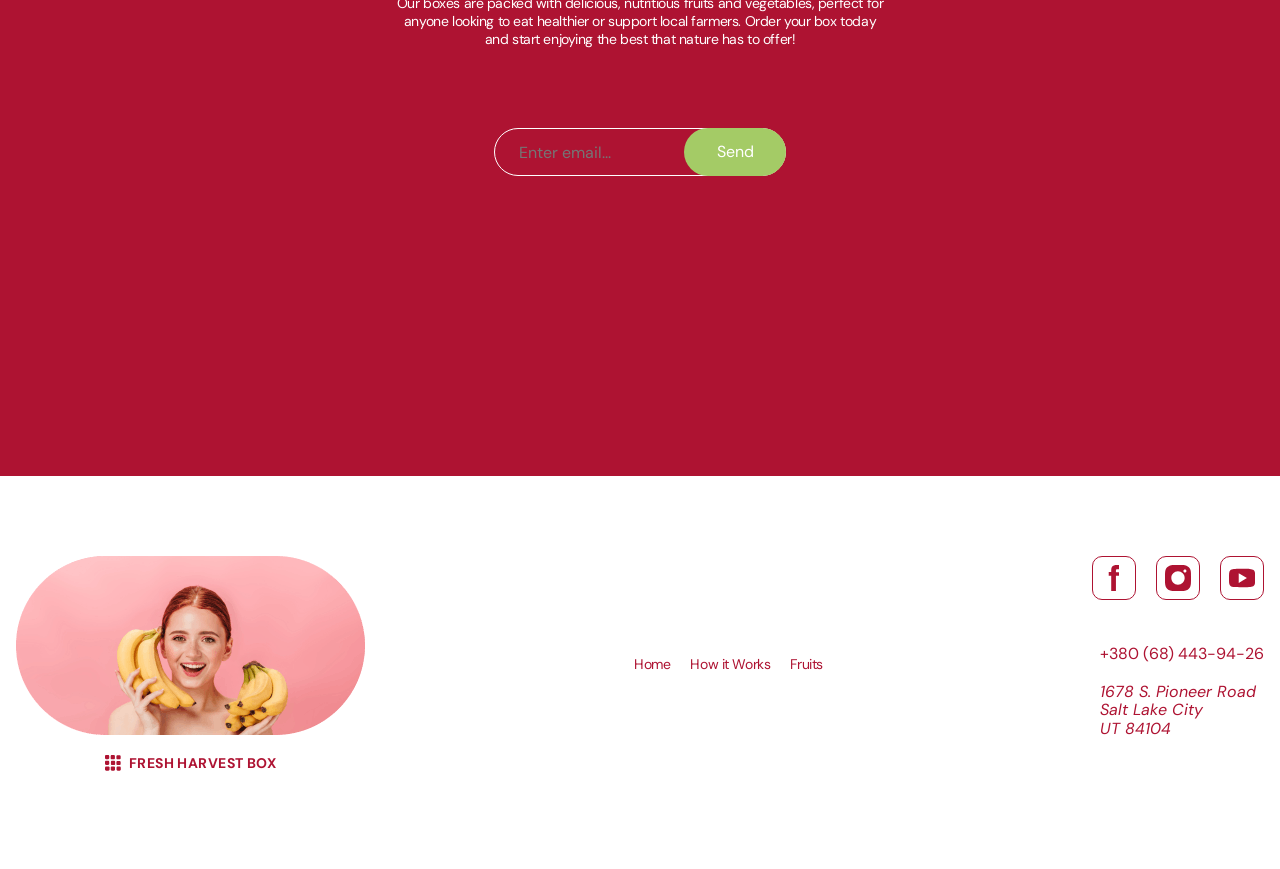
==== commit e33a9c86: "add modal" ====
--- a/index.html
+++ b/index.html
@@ -23,6 +23,10 @@
       referrerpolicy="no-referrer"
     />
     <link rel="stylesheet" href="./css/styles.css" />
+    <link
+      rel="stylesheet"
+      href="https://cdnjs.cloudflare.com/ajax/libs/animate.css/4.1.1/animate.min.css"
+    />
   </head>
   <body>
     <header class="header">
@@ -54,7 +58,7 @@
     <main>
       <section class="hero">
         <div class="container hero-container">
-          <h1 class="hero-title">
+          <h1 class="hero-title animate__animated animate__zoomIn">
             Fresh Harvest Box is your one-stop place for a delicious fruit
             basket
           </h1>
@@ -180,7 +184,7 @@
           </ul>
           <img
             class="order-image"
-            src="./image/order/b08c27c6d1b10426e78244d4ff8987ecdcfb2d54.gif"
+            src="./image/order/black-cur.gif"
             alt="black currant"
           />
         </div>
@@ -289,7 +293,7 @@
               <p class="about-price">90 UAH/kg</p>
             </li>
           </ul>
-          <button class="about-button" type="button">
+          <button class="about-button" type="button" data-modal-open>
             <svg class="about-button-icon" width="14" height="14">
               <use href="./image/icons.svg#icon-arrow"></use>
             </svg>
@@ -299,7 +303,7 @@
       </section>
       <section class="advantages">
         <div class="container advantages-container">
-          <h2 class="advantages-title">
+          <h2 class="advantages-title animate__lightSpeedInRight">
             Fresh Harvest Box has got you covered
           </h2>
           <ul class="advantages-list">
@@ -409,5 +413,101 @@
         </div>
       </div>
     </footer>
+    <div class="backdrop is-hidden" data-modal>
+      <div class="modal">
+        <button class="modal-close" type="button" data-modal-close>
+          <svg class="modal-close-icon" width="28" height="28">
+            <use href="./image/icons.svg#icon-close"></use>
+          </svg>
+        </button>
+        <div class="modal-content">
+          <h2 class="modal-title">Your Order</h2>
+
+          <!-- Сетка выбора корзин -->
+          <ul class="order-selection-list">
+            <li class="selection-item strawberry-bg">
+              <h3 class="selection-name">Strawberry Basket</h3>
+              <p class="selection-type">Plant</p>
+              <img
+                src="./image/modal/strawberry-basket.png"
+                alt="Strawberry"
+                class="selection-img"
+              />
+              <input type="checkbox" class="selection-check" checked />
+            </li>
+            <li class="selection-item apple-bg">
+              <h3 class="selection-name">Apple Basket</h3>
+              <p class="selection-type">Plant</p>
+              <img
+                src="./image/modal/apple-basket.png"
+                alt="Apple"
+                class="selection-img"
+              />
+              <input type="checkbox" class="selection-check" />
+            </li>
+            <li class="selection-item fruits-bg">
+              <h3 class="selection-name">Fruits Basket</h3>
+              <p class="selection-type">Plant</p>
+              <img
+                src="./image/modal/fruits-basket.png"
+                alt="Fruits"
+                class="selection-img"
+              />
+              <input type="checkbox" class="selection-check" />
+            </li>
+          </ul>
+
+          <!-- Нижняя часть: Форма + Девушка -->
+          <div class="modal-bottom-wrap">
+            <form class="modal-form">
+              <input
+                type="text"
+                class="modal-input"
+                placeholder="Enter full name..."
+              />
+              <input
+                type="email"
+                class="modal-input"
+                placeholder="Enter email..."
+              />
+              <input
+                type="text"
+                class="modal-input"
+                placeholder="Enter card..."
+              />
+              <textarea
+                class="modal-textarea"
+                placeholder="Enter comments..."
+              ></textarea>
+              <button type="submit" class="modal-submit-btn">Submit</button>
+            </form>
+
+            <div class="modal-image-decor">
+              <img
+                src="./image/modal/woman-with-bananas.png"
+                alt="Woman"
+                class="woman-decor"
+              />
+            </div>
+          </div>
+        </div>
+        <!-- Контент "Спасибо за заказ", изначально скрыт -->
+        <div class="modal-success is-hidden">
+          <img
+            src="./image/modal/raspberry.png"
+            alt="Raspberry"
+            class="success-img"
+          />
+          <h2 class="success-title">THANK YOU</h2>
+          <p class="success-text">
+            Thank you for your order! Our team is preparing your box with fresh,
+            delicious fruits and vegetables, and we'll deliver it straight to
+            your doorstep. We appreciate your business and look forward to
+            providing you with the best possible experience!
+          </p>
+        </div>
+      </div>
+    </div>
+    <script src="./js/modal.js"></script>
   </body>
 </html>
--- a/css/styles.css
+++ b/css/styles.css
@@ -802,6 +802,7 @@
   letter-spacing: -0.03em;
   text-align: center;
   text-transform: uppercase;
+  animation: fadeInDown 0.8s ease-out forwards;
 }
 .advantages-list {
   position: relative; /* Также добавляем, чтобы z-index работал */
@@ -1004,3 +1005,234 @@
 }
 .footer-adress-text {
 }
+
+/*------------MODAL------------ */
+.backdrop {
+  position: fixed;
+  z-index: 99999;
+  width: 100%;
+  height: 100%;
+  background-color: rgba(46, 47, 66, 0.4);
+  top: 0;
+  left: 0;
+  transition:
+    opacity 250ms cubic-bezier(0.4, 0, 0.2, 1),
+    visibility 250ms cubic-bezier(0.4, 0, 0.2, 1);
+}
+.backdrop.is-hidden .modal {
+  transform: translate(-50%, -50%) scale(0.9);
+}
+.modal {
+  position: absolute;
+  top: 50%;
+  left: 50%;
+  transform: translate(-50%, -50%);
+  /* Делаем окно адаптивным */
+  width: 100%; /* На маленьких экранах оно займет почти всю ширину */
+  max-width: 891px; /*Но не станет больше, чем ты задумала*/
+
+  min-height: auto;
+  /* Ограничиваем высоту */
+  max-height: 95vh;
+  overflow-y: auto; /* Если контента будет много, внутри появится прокрутка */
+  background-color: var(--primary-color);
+  border-radius: 20px;
+  transition: transform 250ms cubic-bezier(0.4, 0, 0.2, 1);
+}
+.modal-close {
+  position: absolute;
+  top: 20px;
+  right: 20px;
+
+  display: flex;
+  align-items: center;
+  justify-content: center;
+  background-color: transparent;
+  border: none;
+  transition: transform 250ms ease;
+  cursor: pointer;
+}
+.modal-close:hover {
+  transform: scale(1.1);
+}
+.modal-close-icon {
+  fill: var(--background-color);
+}
+.is-hidden {
+  opacity: 0;
+  visibility: hidden;
+  pointer-events: none;
+}
+body.no-scroll {
+  overflow: hidden;
+}
+.modal-content {
+  padding: 40px;
+}
+
+.modal-title {
+  color: var(--background-color); /* Твой красный цвет */
+  text-transform: uppercase;
+  font-size: 40px;
+  margin-bottom: 40px;
+}
+
+/* Сетка карточек */
+.order-selection-list {
+  display: flex;
+  gap: 20px;
+  margin-bottom: 40px;
+  list-style: none;
+}
+
+.selection-item {
+  position: relative;
+  flex: 1;
+  padding: 20px;
+  border-radius: 20px;
+  color: #fff;
+}
+
+/* Цвета карточек из твоего списка about */
+.strawberry-bg {
+  background-color: #f8766b;
+}
+.apple-bg {
+  background-color: #f7d046;
+}
+.fruits-bg {
+  background-color: #9dc262;
+}
+
+.selection-name {
+  font-size: 18px;
+  margin-bottom: 4px;
+}
+.selection-type {
+  font-size: 14px;
+  margin-bottom: 15px;
+  opacity: 0.8;
+}
+
+.selection-img {
+  display: block;
+  margin: 0 auto;
+}
+
+/* Чекбоксы (кастомные точки в углу) */
+.selection-check {
+  position: absolute;
+  top: 15px;
+  right: 15px;
+  width: 20px;
+  height: 20px;
+  cursor: pointer;
+}
+
+/* Контейнер для формы и девушки */
+.modal-bottom-wrap {
+  display: flex;
+  justify-content: space-between;
+  align-items: flex-end;
+  position: relative;
+}
+
+.modal-form {
+  width: 100%;
+  max-width: 400px;
+  display: flex;
+  flex-direction: column;
+  gap: 14px;
+}
+
+.modal-input,
+.modal-textarea {
+  width: 100%;
+  padding: 14px 24px;
+  border: 1px solid rgba(0, 0, 0, 0.1);
+  border-radius: 100px;
+  outline: none;
+  font-size: 14px;
+}
+
+.modal-textarea {
+  border-radius: 20px;
+  height: 120px;
+  resize: none;
+}
+
+.modal-submit-btn {
+  width: fit-content;
+  padding: 14px 40px;
+  background-color: var(--button-color); /* Зеленый цвет */
+  color: #fff;
+  border: none;
+  border-radius: 100px;
+  font-weight: 500;
+  cursor: pointer;
+  margin-top: 10px;
+}
+
+/* Фото девушки в углу */
+.modal-image-decor {
+  position: absolute;
+  right: -40px; /* Выносим немного за пределы паддинга */
+  bottom: -40px;
+}
+
+.woman-decor {
+  /*width: 450px; Регулируй размер под макет*/
+  display: block;
+}
+.modal-success {
+  display: flex;
+  flex-direction: column;
+  align-items: center;
+  justify-content: center;
+  padding: 60px 40px;
+  background-color: #ef445b; /* Розово-красный фон из макета */
+  border-radius: 20px;
+  color: #ffffff;
+  text-align: center;
+  height: 100%; /* Занимает всё пространство модалки */
+  min-height: 545px;
+}
+
+/* Скрываем контент через класс is-hidden */
+.modal-success.is-hidden {
+  display: none !important;
+}
+.modal-content.is-hidden {
+  display: none !important;
+}
+.success-img {
+  width: 250px;
+  margin-bottom: 40px;
+  /* Анимация: название, время, эффект */
+  animation: popIn 0.6s cubic-bezier(0.17, 0.67, 0.83, 0.67);
+}
+
+@keyframes popIn {
+  0% {
+    opacity: 0;
+    transform: scale(0.5);
+  }
+  100% {
+    opacity: 1;
+    transform: scale(1);
+  }
+}
+
+.success-title {
+  font-size: 40px;
+  font-weight: 700;
+  text-transform: uppercase;
+  margin-bottom: 20px;
+}
+
+.success-text {
+  font-size: 16px;
+  line-height: 1.4;
+  max-width: 400px;
+  opacity: 0.9;
+}
